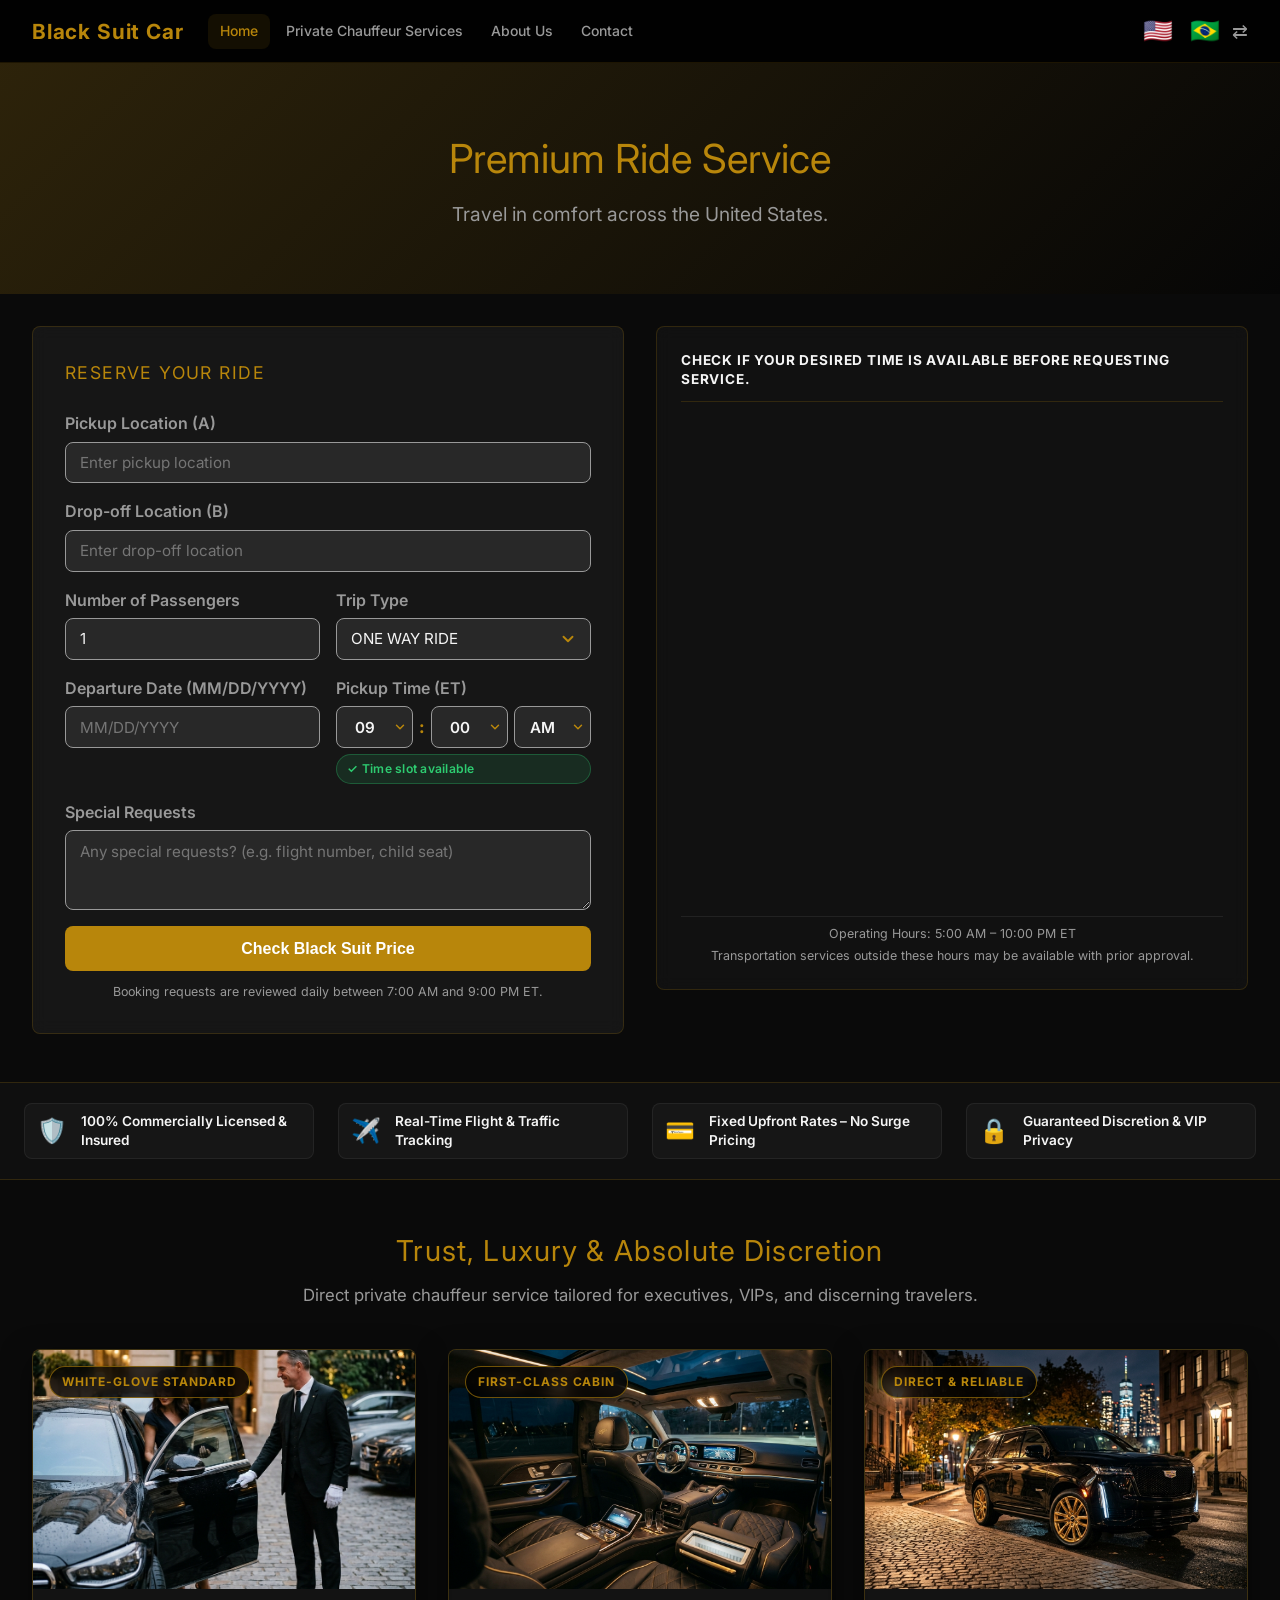
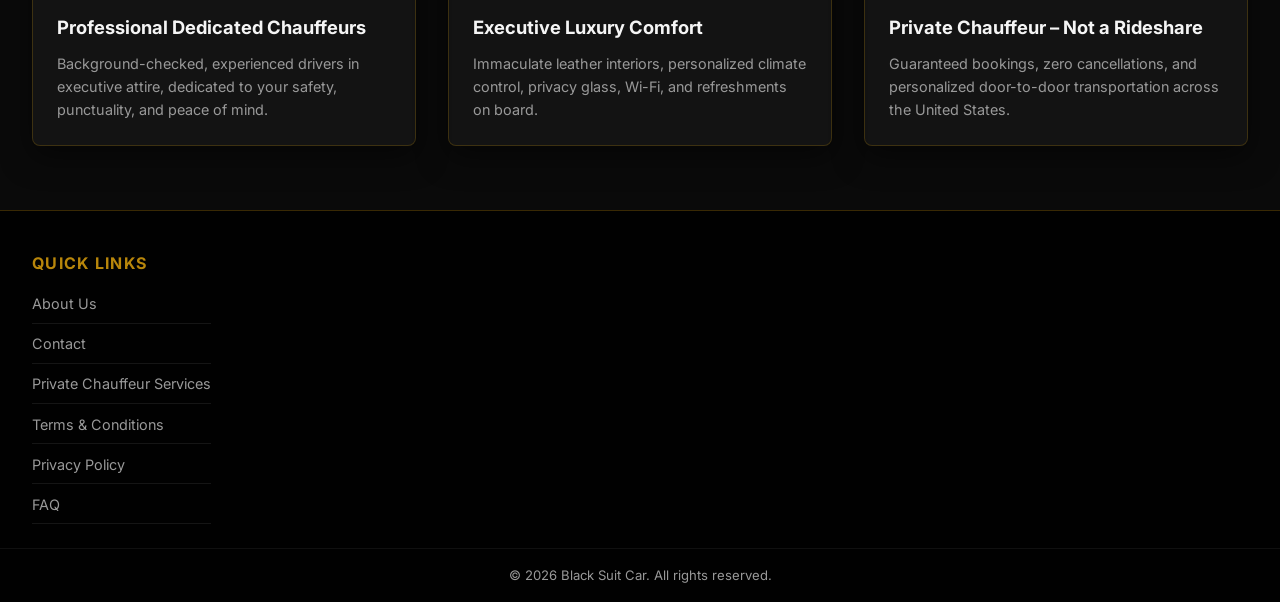
==== index.html @ 76ac9e83 "Add time selectors, real-time availability check, busy-slot detection and modal alert when selecting" ====
<!DOCTYPE html>
<html lang="en">
<head>
  <meta charset="UTF-8" />
  <meta http-equiv="X-UA-Compatible" content="IE=edge" />
  <meta name="viewport" content="width=device-width, initial-scale=1.0, viewport-fit=cover" />
  <title>Black Suit Car - Reserve Your Ride</title>
  <meta name="description" content="Reserve a premium car ride in the US or Brazil. bilingual landing page with calendar and map integration." />
  <link rel="stylesheet" href="reset.css" />
  <link rel="stylesheet" href="style.css" />
  <link href="https://fonts.googleapis.com/css2?family=Inter:wght@400;600;700&display=swap" rel="stylesheet" />
</head>
<body>
  <header class="site-header">
    <a href="index.html" class="logo">Black Suit Car</a>

    <!-- Hamburger toggle (mobile) -->
    <button class="nav-toggle" id="navToggle" aria-label="Toggle menu" aria-expanded="false" aria-controls="mainNav">
      <span class="burger-line"></span>
      <span class="burger-line"></span>
      <span class="burger-line"></span>
    </button>

    <nav class="main-nav" id="mainNav" aria-label="Main navigation">
      <a href="index.html"    data-i18n="navHome" class="active">Home</a>
      <a href="services.html" data-i18n="navServices">Private Chauffeur Services</a>
      <a href="about.html"    data-i18n="navAbout">About Us</a>
      <a href="contact.html"  data-i18n="navContact">Contact</a>
    </nav>

    <nav class="lang-switcher" aria-label="Language selector">
      <button class="lang-btn" data-lang="en" aria-label="English">🇺🇸</button>
      <button class="lang-btn" data-lang="pt" aria-label="Português">🇧🇷</button>
      <span class="lang-indicator" aria-hidden="true">⇄</span>
    </nav>
  </header>

  <main class="main-content">
    <section class="hero">
      <h1 data-i18n="heroTitle">Premium Ride Service</h1>
      <p data-i18n="heroSubtitle">Travel in comfort across the US and Brazil.</p>
    </section>

    <div class="content-grid">
      <section class="reservation-form" aria-labelledby="formTitle">
        <h2 id="formTitle" data-i18n="formTitle">Reserve Your Ride</h2>
        <form id="rideForm" novalidate>
          <div class="form-group">
            <label for="pickup" data-i18n="pickupLabel">Pickup Location (A)</label>
            <input type="text" id="pickup" name="pickup" required
              autocomplete="off"
              spellcheck="false"
              data-i18n-placeholder="pickupPlaceholder"
              placeholder="Enter pickup location" />
          </div>
          <div class="form-group">
            <label for="dropoff" data-i18n="dropoffLabel">Drop-off Location (B)</label>
            <input type="text" id="dropoff" name="dropoff" required
              autocomplete="off"
              spellcheck="false"
              data-i18n-placeholder="dropoffPlaceholder"
              placeholder="Enter drop-off location" />
          </div>
          <div class="form-row">
            <div class="form-group form-group--half">
              <label for="passengers" data-i18n="passengersLabel">Number of Passengers</label>
              <input type="number" id="passengers" name="passengers"
                min="1" max="4" value="1" required
                autocomplete="off" />
            </div>
            <div class="form-group form-group--half">
              <label for="tripType" data-i18n="tripTypeLabel">Trip Type</label>
              <select id="tripType" name="tripType" required>
                <option value="ONE_WAY_RIDE" data-i18n="tripOptionOneWayRide">ONE WAY RIDE</option>
                <option value="ONE_WAY_TRIP" data-i18n="tripOptionOneWayTrip">ONE WAY TRIP</option>
                <option value="ROUND_TRIP_WITH_WAIT" data-i18n="tripOptionRoundTripWait">ROUND TRIP WITH DESTINATION WAIT</option>
                <option value="SCHEDULED_RETURN_TRIP" data-i18n="tripOptionScheduledReturn">SCHEDULED RETURN TRIP</option>
              </select>
            </div>
          </div>

          <div class="form-row">
            <div class="form-group form-group--date">
              <label for="date" data-i18n="dateLabel">Departure Date (MM/DD/YYYY)</label>
              <input type="text" id="date" name="date"
                placeholder="MM/DD/YYYY"
                data-i18n-placeholder="datePlaceholder"
                autocomplete="off"
                inputmode="numeric"
                required />
              <span class="field-error" id="dateError" aria-live="polite"></span>
            </div>

            <div class="form-group form-group--time">
              <label data-i18n="timeLabel">Pickup Time (ET)</label>
              <div class="time-selectors">
                <select id="pickupHour" aria-label="Hour">
                  <option value="01">01</option>
                  <option value="02">02</option>
                  <option value="03">03</option>
                  <option value="04">04</option>
                  <option value="05">05</option>
                  <option value="06">06</option>
                  <option value="07">07</option>
                  <option value="08">08</option>
                  <option value="09" selected>09</option>
                  <option value="10">10</option>
                  <option value="11">11</option>
                  <option value="12">12</option>
                </select>
                <span class="time-separator">:</span>
                <select id="pickupMinute" aria-label="Minute">
                  <option value="00" selected>00</option>
                  <option value="15">15</option>
                  <option value="30">30</option>
                  <option value="45">45</option>
                </select>
                <select id="pickupAmPm" aria-label="AM or PM">
                  <option value="AM" selected>AM</option>
                  <option value="PM">PM</option>
                </select>
              </div>
              <div class="time-status-pill" id="timeStatus" aria-live="polite"></div>
              <span class="field-error" id="timeError" aria-live="polite"></span>
            </div>
          </div>

          <div class="form-group">
            <label for="specialRequests" data-i18n="specialRequestsLabel">Observações (Special Requests)</label>
            <textarea id="specialRequests" name="specialRequests" rows="3" placeholder="Any special requests?" data-i18n-placeholder="specialRequestsPlaceholder"></textarea>
          </div>
          <button type="submit" class="cta-button" data-i18n="ctaButton">Check Black Suit Price</button>
          <p class="booking-notice" data-i18n="bookingReviewNotice">Booking requests are reviewed daily between 7:00 AM and 9:00 PM ET.</p>
        </form>
      </section>

      <section class="calendar-section" aria-label="Calendar">
        <p class="calendar-header" data-i18n="calendarHeader">CHECK IF YOUR DESIRED TIME IS AVAILABLE BEFORE REQUESTING SERVICE.</p>
        <iframe
          src="https://calendar.google.com/calendar/u/0/embed?src=info@blacksuitcar.com&ctz=America/New_York&mode=WEEK&showTitle=0&showNav=1&showPrint=0&showCalendars=0&showTz=0"
          style="border:0"
          width="100%"
          height="680"
          scrolling="yes"
          title="Black Suit Car - Weekly Availability"
          loading="lazy"
        ></iframe>
        <div class="calendar-footer">
          <p data-i18n="calendarHours">Operating Hours: <strong>5:00 AM – 10:00 PM ET</strong></p>
          <p data-i18n="calendarNote">Transportation services outside these hours may be available with prior approval.</p>
        </div>
      </section>
    </div>

    <!-- Trust Badges Strip -->
    <section class="trust-strip" aria-label="Trust and Security Badges">
      <div class="trust-strip-inner">
        <div class="trust-badge-item">
          <span class="trust-badge-icon">🛡️</span>
          <span class="trust-badge-text" data-i18n="badgeInsured">100% Commercially Licensed &amp; Insured</span>
        </div>
        <div class="trust-badge-item">
          <span class="trust-badge-icon">✈️</span>
          <span class="trust-badge-text" data-i18n="badgeTracking">Real-Time Flight &amp; Traffic Tracking</span>
        </div>
        <div class="trust-badge-item">
          <span class="trust-badge-icon">💳</span>
          <span class="trust-badge-text" data-i18n="badgeFixed">Fixed Upfront Rates – No Surge Pricing</span>
        </div>
        <div class="trust-badge-item">
          <span class="trust-badge-icon">🔒</span>
          <span class="trust-badge-text" data-i18n="badgePrivacy">Guaranteed Discretion &amp; VIP Privacy</span>
        </div>
      </div>
    </section>

    <!-- Trust & Credibility Visual Showcase -->
    <section class="trust-showcase" aria-labelledby="trustTitle">
      <div class="trust-showcase-header">
        <h2 id="trustTitle" data-i18n="trustPillarsTitle">Trust, Luxury &amp; Absolute Discretion</h2>
        <p data-i18n="trustPillarsSubtitle">Direct private chauffeur service tailored for executives, VIPs, and discerning travelers.</p>
      </div>

      <div class="trust-cards-grid">
        <article class="trust-card">
          <div class="trust-card-media">
            <img src="img-chauffeur.jpg" alt="Professional Chauffeur in Black Suit" loading="lazy" width="600" height="450" />
            <span class="trust-card-tag" data-i18n="trustCard1Badge">White-Glove Standard</span>
          </div>
          <div class="trust-card-body">
            <h3 data-i18n="trustCard1Title">Professional Dedicated Chauffeurs</h3>
            <p data-i18n="trustCard1Text">Background-checked, experienced drivers in executive attire, dedicated to your safety, punctuality, and peace of mind.</p>
          </div>
        </article>

        <article class="trust-card">
          <div class="trust-card-media">
            <img src="img-interior.jpg" alt="Luxury SUV First Class Interior" loading="lazy" width="600" height="450" />
            <span class="trust-card-tag" data-i18n="trustCard2Badge">First-Class Cabin</span>
          </div>
          <div class="trust-card-body">
            <h3 data-i18n="trustCard2Title">Executive Luxury Comfort</h3>
            <p data-i18n="trustCard2Text">Immaculate leather interiors, personalized climate control, privacy glass, Wi-Fi, and refreshments on board.</p>
          </div>
        </article>

        <article class="trust-card">
          <div class="trust-card-media">
            <img src="img-hero.jpg" alt="Black Luxury SUV Fleet at Night" loading="lazy" width="600" height="450" />
            <span class="trust-card-tag" data-i18n="trustCard3Badge">Direct &amp; Reliable</span>
          </div>
          <div class="trust-card-body">
            <h3 data-i18n="trustCard3Title">Private Chauffeur – Not a Rideshare</h3>
            <p data-i18n="trustCard3Text">Guaranteed bookings, zero cancellations, and personalized door-to-door transportation across the United States.</p>
          </div>
        </article>
      </div>
    </section>
  </main>

  <footer class="site-footer">
    <div class="footer-inner">

      <!-- Quick Links -->
      <div class="footer-col">
        <h3 class="footer-heading" data-i18n="footerQuickLinksTitle">Quick Links</h3>
        <ul class="footer-links">
          <li><a href="about.html"       data-i18n="footerAbout">About Us</a></li>
          <li><a href="contact.html"     data-i18n="footerContact">Contact</a></li>
          <li><a href="services.html"    data-i18n="footerServices">Private Chauffeur Services</a></li>
          <li><a href="about.html#terms" data-i18n="footerTerms">Terms &amp; Conditions</a></li>
          <li><a href="about.html#privacy" data-i18n="footerPrivacy">Privacy Policy</a></li>
          <li><a href="about.html#faq"   data-i18n="footerFaq">FAQ</a></li>
        </ul>
      </div>

    </div>

    <div class="footer-bottom">
      <p>&copy; <span id="year"></span> Black Suit Car. <span data-i18n="footerRights">All rights reserved.</span></p>
    </div>
  </footer>

  <!-- Busy Time Slot Alert Modal -->
  <div class="modal-overlay" id="busyModal" role="dialog" aria-modal="true" aria-hidden="true">
    <div class="modal-card">
      <div class="modal-icon">⚠️</div>
      <h3 class="modal-title" id="busyModalTitle" data-i18n="timeOccupiedAlertTitle">Selected Time is Occupied</h3>
      <p class="modal-message" id="busyModalMessage" data-i18n="timeOccupiedAlertMessage">The requested pickup time is currently marked as OCCUPIED on the weekly calendar. Please check the calendar on the right and select an open time slot.</p>
      <div class="modal-actions">
        <button type="button" class="cta-button modal-btn" id="busyModalClose">Choose Another Time</button>
      </div>
    </div>
  </div>

  <!-- Custom JS for i18n, date mask, and Google Maps Autocomplete -->
  <script src="script.js" defer></script>
</body>
</html>
---- style.css ----
/* style.css – Premium landing page (HTML/CSS/JS puro) */

/* Import Inter font – already loaded in head */
@import url('https://fonts.googleapis.com/css2?family=Inter:wght@400;600;700&display=swap');

/* Design tokens */
:root {
  --color-bg: #0a0a0a;                 /* dark background */
  --color-primary: #b8860b;            /* gold accent */
  --color-primary-hover: #cda044;     /* lighter gold on hover */
  --color-text: #f5f5f5;               /* light text */
  --color-muted: #999999;              /* muted text */
  --font-family: 'Inter', sans-serif;
  --radius: 0.5rem;
  --transition: 0.3s ease;
}

* {
  box-sizing: border-box;
}

body {
  margin: 0;
  background-color: var(--color-bg);
  color: var(--color-text);
  font-family: var(--font-family);
  line-height: 1.6;
}

/* Header */
.site-header {
  display: flex;
  align-items: center;
  gap: 1.5rem;
  padding: 0.85rem 2rem;
  padding-top: max(0.85rem, env(safe-area-inset-top));
  padding-left: max(2rem, env(safe-area-inset-left));
  padding-right: max(2rem, env(safe-area-inset-right));
  background: rgba(0, 0, 0, 0.85);
  backdrop-filter: blur(10px);
  position: sticky;
  top: 0;
  z-index: 100;
  border-bottom: 1px solid rgba(184,134,11,0.15);
  flex-wrap: wrap;
  /* Required so the dropdown positions relative to the header */
  position: relative;
}

.logo {
  font-size: 1.3rem;
  font-weight: 700;
  color: var(--color-primary);
  text-decoration: none;
  letter-spacing: 0.04em;
  white-space: nowrap;
  flex-shrink: 0;
}

/* Main navigation */
.main-nav {
  display: flex;
  align-items: center;
  gap: 0.25rem;
  flex: 1;
  flex-wrap: wrap;
}

.main-nav a {
  color: var(--color-muted);
  text-decoration: none;
  font-size: 0.875rem;
  font-weight: 500;
  padding: 0.4rem 0.75rem;
  border-radius: var(--radius);
  transition: color var(--transition), background var(--transition);
  white-space: nowrap;
}

.main-nav a:hover,
.main-nav a.active {
  color: var(--color-primary);
  background: rgba(184,134,11,0.1);
}

.lang-switcher {
  display: flex;
  align-items: center;
  gap: 0.35rem;
  margin-left: auto;
  flex-shrink: 0;
}

/* ── Hamburger button ── */
.nav-toggle {
  display: none;           /* hidden on desktop */
  flex-direction: column;
  justify-content: center;
  align-items: center;
  gap: 5px;
  width: 44px;
  height: 44px;
  background: transparent;
  border: none;
  cursor: pointer;
  padding: 6px;
  border-radius: var(--radius);
  transition: background var(--transition);
  order: -1;               /* appear before logo on mobile */
  flex-shrink: 0;
}
.nav-toggle:hover { background: rgba(184,134,11,0.1); }

.burger-line {
  display: block;
  width: 22px;
  height: 2px;
  background: var(--color-text);
  border-radius: 2px;
  transition: transform 0.3s ease, opacity 0.3s ease, width 0.3s ease;
  transform-origin: center;
}

/* Animate to X when active */
.nav-toggle.is-active .burger-line:nth-child(1) {
  transform: translateY(7px) rotate(45deg);
}
.nav-toggle.is-active .burger-line:nth-child(2) {
  opacity: 0;
  width: 0;
}
.nav-toggle.is-active .burger-line:nth-child(3) {
  transform: translateY(-7px) rotate(-45deg);
}

.lang-btn {
  background: transparent;
  border: none;
  font-size: 1.5rem;
  cursor: pointer;
  transition: transform var(--transition);
}

.lang-btn:hover {
  transform: scale(1.2);
}

.lang-indicator {
  font-size: 1.2rem;
  color: var(--color-muted);
  user-select: none;
}

/* Hero */
.hero {
  text-align: center;
  padding: 4rem 2rem;
  background: linear-gradient(135deg, rgba(184,134,11,0.2), rgba(0,0,0,0.4));
}

.hero h1 {
  font-size: 2.5rem;
  margin-bottom: 0.5rem;
  color: var(--color-primary);
}

.hero p {
  font-size: 1.2rem;
  color: var(--color-muted);
}

/* Two-column layout: form + calendar side by side */
.content-grid {
  display: grid;
  grid-template-columns: 1fr 1fr;
  gap: 2rem;
  max-width: 1400px;
  margin: 2rem auto;
  padding: 0 2rem;
  align-items: start;
}

/* Form panel */
.reservation-form {
  background: rgba(255,255,255,0.05);
  padding: 2rem;
  border-radius: var(--radius);
  backdrop-filter: blur(8px);
  border: 1px solid rgba(184,134,11,0.2);
}

.reservation-form h2 {
  color: var(--color-primary);
  margin-bottom: 1.5rem;
  font-size: 1.1rem;
  text-transform: uppercase;
  letter-spacing: 0.08em;
}

.form-group {
  margin-bottom: 1rem;
  display: flex;
  flex-direction: column;
}

.form-group label {
  margin-bottom: 0.3rem;
  font-weight: 600;
  color: var(--color-muted);
}

.form-group input,
.form-group select,
.form-group textarea {
  padding: 0.65rem 0.85rem;
  border: 1px solid var(--color-muted);
  border-radius: var(--radius);
  background: rgba(255,255,255,0.08);
  color: var(--color-text);
  font-family: var(--font-family);
  font-size: 0.95rem;
  transition: border-color var(--transition), background var(--transition);
}

/* Custom styled dropdown select */
.form-group select {
  cursor: pointer;
  appearance: none;
  -webkit-appearance: none;
  -moz-appearance: none;
  background-image: url("data:image/svg+xml,%3Csvg xmlns='http://www.w3.org/2000/svg' width='18' height='18' viewBox='0 0 24 24' fill='none' stroke='%23b8860b' stroke-width='2.5' stroke-linecap='round' stroke-linejoin='round'%3E%3Cpolyline points='6 9 12 15 18 9'%3E%3C/polyline%3E%3C/svg%3E");
  background-repeat: no-repeat;
  background-position: right 0.85rem center;
  background-size: 1.1rem;
  padding-right: 2.5rem;
}

/* Fix dropdown options visibility across OS & browsers */
.form-group select option {
  background-color: #141414 !important;
  color: #f5f5f5 !important;
  padding: 0.75rem 1rem;
  font-size: 0.95rem;
}

.form-group select option:hover,
.form-group select option:checked {
  background-color: #262626 !important;
  color: var(--color-primary) !important;
}

.form-group input:focus,
.form-group select:focus,
.form-group textarea:focus {
  outline: none;
  border-color: var(--color-primary);
  background: rgba(255,255,255,0.14);
}

/* Form Validation & Error Styles */
.field-error {
  color: #ff6b6b;
  font-size: 0.8rem;
  margin-top: 0.35rem;
  display: none;
  font-weight: 500;
  line-height: 1.35;
}
.field-error.is-visible {
  display: block;
  animation: fadeIn 0.25s ease-in-out;
}
.form-group input.input-error {
  border-color: #ff6b6b !important;
  background: rgba(255, 107, 107, 0.08) !important;
}

@keyframes fadeIn {
  from { opacity: 0; transform: translateY(-3px); }
  to { opacity: 1; transform: translateY(0); }
}

/* Multi-column form row */
.form-row {
  display: grid;
  grid-template-columns: 1fr 1fr;
  gap: 1rem;
  align-items: start;
}

.form-group--half {
  min-width: 0;
}

.form-group--date {
  min-width: 0;
}

.form-group--time {
  min-width: 0;
}

/* Time selector inputs */
.time-selectors {
  display: flex;
  align-items: center;
  gap: 0.35rem;
}

.time-selectors select {
  flex: 1;
  min-width: 0;
  text-align: center;
  padding: 0.65rem 0.4rem;
  padding-right: 1.6rem;
  background-position: right 0.35rem center;
  background-size: 0.85rem;
  font-weight: 600;
}

.time-selectors.has-error select {
  border-color: #ff6b6b !important;
  background-color: rgba(255, 107, 107, 0.08) !important;
}

.time-separator {
  color: var(--color-primary);
  font-weight: 700;
  font-size: 1.1rem;
  user-select: none;
}

/* Live Time Availability Pill */
.time-status-pill {
  display: inline-flex;
  align-items: center;
  gap: 0.35rem;
  font-size: 0.76rem;
  font-weight: 600;
  margin-top: 0.4rem;
  padding: 0.25rem 0.65rem;
  border-radius: 2rem;
  letter-spacing: 0.02em;
  transition: all 0.25s ease;
}

.time-status-pill.is-available {
  background: rgba(46, 204, 113, 0.12);
  color: #2ecc71;
  border: 1px solid rgba(46, 204, 113, 0.3);
}

.time-status-pill.is-occupied {
  background: rgba(231, 76, 60, 0.15);
  color: #ff6b6b;
  border: 1px solid rgba(231, 76, 60, 0.4);
  animation: pulse 1.8s infinite;
}

.time-status-pill.is-outside {
  background: rgba(243, 156, 18, 0.12);
  color: #f39c12;
  border: 1px solid rgba(243, 156, 18, 0.3);
}

@keyframes pulse {
  0%, 100% { opacity: 1; }
  50% { opacity: 0.75; }
}

.booking-notice {
  font-size: 0.78rem;
  color: var(--color-muted);
  text-align: center;
  margin-top: 0.75rem;
  line-height: 1.4;
}

.cta-button {
  display: block;
  width: 100%;
  padding: 0.85rem;
  background: var(--color-primary);
  color: #fff;
  border: none;
  border-radius: var(--radius);
  font-size: 1rem;
  font-weight: 600;
  cursor: pointer;
  transition: background var(--transition), transform var(--transition);
  margin-top: 1rem;
}

.cta-button:hover {
  background: var(--color-primary-hover);
  transform: translateY(-2px);
}

/* Modal Overlay & Card for Occupied Time */
.modal-overlay {
  position: fixed;
  inset: 0;
  background: rgba(0, 0, 0, 0.85);
  backdrop-filter: blur(10px);
  display: flex;
  justify-content: center;
  align-items: center;
  z-index: 1000;
  padding: 1.5rem;
  opacity: 0;
  visibility: hidden;
  transition: opacity 0.3s ease, visibility 0.3s ease;
}

.modal-overlay.is-active {
  opacity: 1;
  visibility: visible;
}

body.modal-open {
  overflow: hidden;
}

.modal-card {
  background: #141414;
  border: 1px solid rgba(184, 134, 11, 0.4);
  box-shadow: 0 20px 50px rgba(0,0,0,0.8), 0 0 30px rgba(184,134,11,0.2);
  border-radius: 1rem;
  max-width: 480px;
  width: 100%;
  padding: 2.25rem 2rem;
  text-align: center;
  transform: scale(0.92);
  transition: transform 0.3s ease;
}

.modal-overlay.is-active .modal-card {
  transform: scale(1);
}

.modal-icon {
  font-size: 3rem;
  margin-bottom: 1rem;
}

.modal-title {
  font-size: 1.35rem;
  color: var(--color-primary);
  margin-bottom: 0.75rem;
  letter-spacing: 0.03em;
}

.modal-message {
  font-size: 0.95rem;
  color: var(--color-text);
  line-height: 1.6;
  margin-bottom: 1.75rem;
}

.modal-btn {
  margin-top: 0;
  padding: 0.85rem 1.5rem;
  font-size: 0.95rem;
}

/* Calendar panel */
.calendar-section {
  display: flex;
  flex-direction: column;
  gap: 0.8rem;
  background: rgba(255,255,255,0.03);
  padding: 1.5rem;
  border-radius: var(--radius);
  border: 1px solid rgba(184,134,11,0.2);
  backdrop-filter: blur(8px);
}

/* Calendar instruction header */
.calendar-header {
  font-size: 0.85rem;
  font-weight: 700;
  text-transform: uppercase;
  letter-spacing: 0.06em;
  color: var(--color-text);
  line-height: 1.4;
  margin: 0 0 0.5rem;
  padding-bottom: 0.75rem;
  border-bottom: 1px solid rgba(184,134,11,0.2);
}

.calendar-section iframe {
  width: 100%;
  border-radius: var(--radius);
  flex: 1;
  min-height: 480px;
}

/* Calendar footer with operating hours */
.calendar-footer {
  padding-top: 0.5rem;
  border-top: 1px solid rgba(255,255,255,0.07);
  display: flex;
  flex-direction: column;
  gap: 0.2rem;
}
.calendar-footer p {
  margin: 0;
  font-size: 0.78rem;
  color: var(--color-muted);
  line-height: 1.5;
  text-align: center;
}
.calendar-footer strong {
  color: var(--color-primary);
}

/* =====================================================
   TRUST & CREDIBILITY STRIP
   ===================================================== */
.trust-strip {
  background: rgba(255,255,255,0.02);
  border-top: 1px solid rgba(184,134,11,0.2);
  border-bottom: 1px solid rgba(184,134,11,0.2);
  margin: 3rem 0 2rem;
  padding: 1.25rem 1.5rem;
}

.trust-strip-inner {
  max-width: 1400px;
  margin: 0 auto;
  display: grid;
  grid-template-columns: repeat(auto-fit, minmax(240px, 1fr));
  gap: 1.5rem;
  align-items: center;
}

.trust-badge-item {
  display: flex;
  align-items: center;
  gap: 0.85rem;
  padding: 0.5rem 0.75rem;
  background: rgba(255,255,255,0.03);
  border-radius: var(--radius);
  border: 1px solid rgba(255,255,255,0.06);
  transition: border-color var(--transition), background var(--transition);
}
.trust-badge-item:hover {
  border-color: rgba(184,134,11,0.4);
  background: rgba(184,134,11,0.05);
}

.trust-badge-icon {
  font-size: 1.5rem;
  flex-shrink: 0;
}

.trust-badge-text {
  font-size: 0.85rem;
  font-weight: 600;
  color: var(--color-text);
  line-height: 1.35;
}

/* =====================================================
   TRUST & CREDIBILITY VISUAL SHOWCASE
   ===================================================== */
.trust-showcase {
  max-width: 1400px;
  margin: 3rem auto 4rem;
  padding: 0 2rem;
}

.trust-showcase-header {
  text-align: center;
  margin-bottom: 2.5rem;
}

.trust-showcase-header h2 {
  font-size: 1.8rem;
  color: var(--color-primary);
  margin-bottom: 0.5rem;
  letter-spacing: 0.04em;
}

.trust-showcase-header p {
  font-size: 1.05rem;
  color: var(--color-muted);
  max-width: 700px;
  margin: 0 auto;
}

.trust-cards-grid {
  display: grid;
  grid-template-columns: repeat(auto-fit, minmax(320px, 1fr));
  gap: 2rem;
}

.trust-card {
  background: rgba(255,255,255,0.04);
  border: 1px solid rgba(184,134,11,0.25);
  border-radius: var(--radius);
  overflow: hidden;
  display: flex;
  flex-direction: column;
  transition: transform var(--transition), border-color var(--transition), box-shadow var(--transition);
  box-shadow: 0 10px 30px rgba(0,0,0,0.5);
}

.trust-card:hover {
  transform: translateY(-6px);
  border-color: var(--color-primary);
  box-shadow: 0 16px 36px rgba(184,134,11,0.2);
}

.trust-card-media {
  position: relative;
  width: 100%;
  aspect-ratio: 16 / 10;
  overflow: hidden;
  background: #000;
}

.trust-card-media img {
  width: 100%;
  height: 100%;
  object-fit: cover;
  display: block;
  transition: transform 0.6s ease;
}

.trust-card:hover .trust-card-media img {
  transform: scale(1.05);
}

.trust-card-tag {
  position: absolute;
  top: 1rem;
  left: 1rem;
  background: rgba(0, 0, 0, 0.75);
  backdrop-filter: blur(8px);
  color: var(--color-primary);
  border: 1px solid rgba(184,134,11,0.6);
  padding: 0.35rem 0.75rem;
  border-radius: 2rem;
  font-size: 0.75rem;
  font-weight: 700;
  text-transform: uppercase;
  letter-spacing: 0.08em;
}

.trust-card-body {
  padding: 1.5rem;
  display: flex;
  flex-direction: column;
  gap: 0.6rem;
  flex: 1;
}

.trust-card-body h3 {
  font-size: 1.15rem;
  font-weight: 700;
  color: var(--color-text);
  margin: 0;
}

.trust-card-body p {
  font-size: 0.9rem;
  color: var(--color-muted);
  line-height: 1.6;
  margin: 0;
}

/* Footer */
.site-footer {
  background: rgba(0, 0, 0, 0.85);
  border-top: 1px solid rgba(184,134,11,0.3);
  margin-top: 3rem;
  padding: 0;
}

.footer-inner {
  max-width: 1400px;
  margin: 0 auto;
  padding: 2.5rem 2rem 1.5rem;
  display: flex;
  flex-wrap: wrap;
  gap: 2.5rem;
}

.footer-col {
  min-width: 160px;
}

.footer-heading {
  font-size: 1rem;
  font-weight: 700;
  color: var(--color-primary);
  text-transform: uppercase;
  letter-spacing: 0.08em;
  margin: 0 0 1rem;
}

.footer-links {
  list-style: none;
  margin: 0;
  padding: 0;
  display: flex;
  flex-direction: column;
  gap: 0.55rem;
}

.footer-links a {
  color: var(--color-muted);
  text-decoration: none;
  font-size: 0.9rem;
  border-bottom: 1px solid rgba(255,255,255,0.08);
  padding-bottom: 0.45rem;
  display: block;
  transition: color var(--transition), border-color var(--transition);
}

.footer-links a:hover {
  color: var(--color-primary);
  border-color: rgba(184,134,11,0.4);
}

.footer-bottom {
  border-top: 1px solid rgba(255,255,255,0.06);
  text-align: center;
  padding: 1rem 2rem;
  color: var(--color-muted);
  font-size: 0.82rem;
}

/* =====================================================
   INNER PAGES – About, Services, Contact
   ===================================================== */
.page-content {
  max-width: 1200px;
  margin: 0 auto;
  padding: 2rem;
}

.page-hero {
  text-align: center;
  padding: 4rem 1rem 2rem;
  border-bottom: 1px solid rgba(184,134,11,0.15);
  margin-bottom: 2.5rem;
}
.page-hero h1 {
  font-size: 2.2rem;
  color: var(--color-primary);
  margin-bottom: 0.5rem;
}
.page-hero p {
  font-size: 1.1rem;
  color: var(--color-muted);
}

.page-section {
  margin-bottom: 3rem;
}
.page-section h2 {
  font-size: 1.3rem;
  color: var(--color-primary);
  margin-bottom: 1rem;
  text-transform: uppercase;
  letter-spacing: 0.06em;
}
.page-section p {
  color: var(--color-muted);
  line-height: 1.75;
  max-width: 720px;
}

/* Feature cards grid */
.page-section--grid {
  display: grid;
  grid-template-columns: repeat(auto-fit, minmax(220px, 1fr));
  gap: 1.5rem;
}

.feature-card {
  background: rgba(255,255,255,0.04);
  border: 1px solid rgba(184,134,11,0.2);
  border-radius: var(--radius);
  padding: 1.5rem;
  display: flex;
  flex-direction: column;
  gap: 0.6rem;
  transition: border-color var(--transition), background var(--transition);
}
.feature-card:hover {
  background: rgba(184,134,11,0.07);
  border-color: rgba(184,134,11,0.5);
}
.feature-icon { font-size: 2rem; }
.feature-card h3 {
  font-size: 1rem;
  color: var(--color-text);
  font-weight: 600;
}
.feature-card p { font-size: 0.9rem; color: var(--color-muted); }

/* Contact grid */
.contact-grid {
  display: grid;
  grid-template-columns: 1fr 1.5fr;
  gap: 3rem;
  align-items: start;
}
.contact-details {
  list-style: none;
  padding: 0;
  margin: 1rem 0 0;
  display: flex;
  flex-direction: column;
  gap: 0.75rem;
}
.contact-details li { font-size: 0.95rem; color: var(--color-muted); }
.contact-details a { color: var(--color-primary); text-decoration: none; }
.contact-details a:hover { text-decoration: underline; }
.contact-form-wrap h2 {
  font-size: 1.1rem;
  color: var(--color-primary);
  text-transform: uppercase;
  letter-spacing: 0.06em;
  margin-bottom: 1rem;
}

/* =====================================================
   PAGE SPLIT (Image + Text Story Layout)
   ===================================================== */
.page-split {
  display: grid;
  grid-template-columns: 1fr 1fr;
  gap: 3rem;
  align-items: center;
  margin-bottom: 3.5rem;
  background: rgba(255,255,255,0.02);
  border: 1px solid rgba(184,134,11,0.2);
  border-radius: var(--radius);
  padding: 2.5rem;
  overflow: hidden;
  box-shadow: 0 10px 30px rgba(0,0,0,0.4);
}

.page-split--reverse .page-split-text {
  order: 2;
}
.page-split--reverse .page-split-img {
  order: 1;
}

.page-split-img {
  width: 100%;
  aspect-ratio: 4 / 3;
  overflow: hidden;
  border-radius: var(--radius);
  border: 1px solid rgba(184,134,11,0.3);
  box-shadow: 0 10px 25px rgba(0,0,0,0.6);
  background: #000;
}

.page-split-img img {
  width: 100%;
  height: 100%;
  object-fit: cover;
  display: block;
  transition: transform 0.5s ease;
}

.page-split:hover .page-split-img img {
  transform: scale(1.03);
}

.page-split-text h2 {
  font-size: 1.5rem;
  color: var(--color-primary);
  margin-bottom: 1rem;
  letter-spacing: 0.04em;
}

.page-split-text p {
  color: var(--color-muted);
  line-height: 1.8;
  font-size: 1rem;
  max-width: none;
}

/* =====================================================
   RESPONSIVE – mobile-first
   Targets: iPhone 15 Pro (393px), iPhone 15 Pro Max (430px),
            Google Pixel 8 Pro (412px)
   ===================================================== */

/* ── Tablets and below (≤ 1024px) ── */
@media (max-width: 1024px) {
  .content-grid {
    grid-template-columns: 1fr;
    padding: 0 1.5rem;
    gap: 1.5rem;
  }
  .hero h1 { font-size: 2.2rem; }

  .page-split {
    grid-template-columns: 1fr;
    gap: 2rem;
    padding: 1.75rem;
  }
  .page-split--reverse .page-split-text { order: 1; }
  .page-split--reverse .page-split-img  { order: 2; }

  .trust-strip-inner {
    grid-template-columns: repeat(2, 1fr);
  }

  .trust-cards-grid {
    grid-template-columns: repeat(auto-fit, minmax(280px, 1fr));
    gap: 1.5rem;
  }

  /* Show hamburger, hide nav links inline */
  .nav-toggle {
    display: flex;
  }

  .main-nav {
    /* Slide-down dropdown */
    position: absolute;
    top: 100%;
    left: 0;
    right: 0;
    background: rgba(0, 0, 0, 0.97);
    backdrop-filter: blur(16px);
    border-bottom: 2px solid rgba(184,134,11,0.4);
    flex-direction: column;
    align-items: stretch;
    padding: 0;
    max-height: 0;
    overflow: hidden;
    transition: max-height 0.35s ease, padding 0.35s ease;
    z-index: 200;
    /* Keep flex but hidden by default */
    flex: unset;
  }

  /* Open state */
  .main-nav.nav-open {
    max-height: 400px;
    padding: 0.5rem 0 1rem;
  }

  .main-nav a {
    padding: 0.9rem 1.5rem;
    border-radius: 0;
    border-bottom: 1px solid rgba(255,255,255,0.05);
    font-size: 1rem;
    font-weight: 500;
  }
  .main-nav a:last-child {
    border-bottom: none;
  }
  .main-nav a:hover,
  .main-nav a.active {
    background: rgba(184,134,11,0.12);
    padding-left: 2rem;
  }

  /* Prevent body scroll when menu open */
  body.menu-open {
    overflow: hidden;
  }
}

/* ── Phones (≤ 480px) – flagship iPhones & Pixels ── */
@media (max-width: 480px) {

  /* Prevent horizontal scroll */
  html, body {
    overflow-x: hidden;
  }

  /* Header: tighter, logo smaller */
  .site-header {
    padding: 0.75rem 1rem;
  }
  .logo {
    font-size: 1.1rem;
    letter-spacing: 0.02em;
  }
  .lang-btn {
    font-size: 1.3rem;
    /* 48px touch target per Apple/Google HIG */
    min-width: 44px;
    min-height: 44px;
    display: flex;
    align-items: center;
    justify-content: center;
  }
  .lang-indicator {
    font-size: 1rem;
  }

  /* Hero: compact with less whitespace */
  .hero {
    padding: 2.5rem 1rem 2rem;
  }
  .hero h1 {
    font-size: 1.65rem;
    line-height: 1.25;
    margin-bottom: 0.6rem;
  }
  .hero p {
    font-size: 0.95rem;
    line-height: 1.5;
    color: var(--color-muted);
  }

  /* Grid: single column, edge-to-edge padding */
  .content-grid {
    grid-template-columns: 1fr;
    padding: 0 0.75rem;
    gap: 1.25rem;
    margin: 1.25rem auto;
  }

  /* Form panel: reduced padding */
  .reservation-form {
    padding: 1.25rem 1rem;
    border-radius: 0.75rem;
  }
  .reservation-form h2 {
    font-size: 0.9rem;
    margin-bottom: 1rem;
  }

  /* Form row and groups: larger touch targets */
  .form-row {
    grid-template-columns: 1fr;
    gap: 0.85rem;
  }
  .form-group {
    margin-bottom: 0.85rem;
  }
  .form-group label {
    font-size: 0.78rem;
    text-transform: uppercase;
    letter-spacing: 0.06em;
    margin-bottom: 0.4rem;
  }
  .form-group input,
  .form-group select,
  .form-group textarea {
    padding: 0.75rem 0.85rem;   /* 48px effective height on mobile */
    font-size: 1rem;             /* prevent iOS zoom on focus */
    border-radius: 0.5rem;
    -webkit-appearance: none;    /* clean look on iOS */
    appearance: none;
  }
  .form-group select {
    padding-right: 2.5rem;
  }
  .time-selectors select {
    padding: 0.75rem 0.35rem;
    padding-right: 1.5rem;
    font-size: 0.95rem;
  }
  .form-group textarea {
    min-height: 80px;
    resize: vertical;
  }

  /* CTA button: big tap target */
  .cta-button {
    padding: 1rem;
    font-size: 1rem;
    border-radius: 0.75rem;
    margin-top: 1.25rem;
    /* Subtle gold glow for mobile premium feel */
    box-shadow: 0 0 18px rgba(184,134,11,0.35);
    letter-spacing: 0.03em;
  }

  /* Calendar: tall enough to show time slots on flagship phones */
  .calendar-section {
    padding: 1rem 0.75rem;
    border-radius: 0.75rem;
    gap: 0.6rem;
  }
  .calendar-header {
    font-size: 0.75rem;
    padding-bottom: 0.6rem;
  }
  .calendar-section iframe {
    height: 500px;              /* shows ~5 hours of time slots */
    min-height: 500px;
    border-radius: 0.5rem;
  }
  .calendar-footer p {
    font-size: 0.72rem;
  }

  /* Trust strip mobile */
  .trust-strip {
    margin: 2rem 0 1.5rem;
    padding: 1rem 0.75rem;
  }
  .trust-strip-inner {
    grid-template-columns: 1fr;
    gap: 0.6rem;
  }
  .trust-badge-item {
    padding: 0.5rem 0.65rem;
  }

  /* Trust showcase mobile */
  .trust-showcase {
    padding: 0 0.75rem;
    margin: 2.25rem auto;
  }
  .trust-showcase-header h2 {
    font-size: 1.4rem;
    line-height: 1.3;
  }
  .trust-showcase-header p {
    font-size: 0.9rem;
  }
  .trust-cards-grid {
    grid-template-columns: 1fr;
    gap: 1.25rem;
  }
  .trust-card-body {
    padding: 1.25rem 1rem;
  }

  /* Page split mobile */
  .page-split {
    padding: 1rem;
    gap: 1.25rem;
    margin-bottom: 2rem;
  }
  .page-split-text h2 {
    font-size: 1.3rem;
  }
  .page-split-text p {
    font-size: 0.9rem;
  }

  /* Footer */
  .site-footer {
    padding: 1rem 1.5rem;
    font-size: 0.8rem;
  }
}

/* ── Extra narrow fallback (≤ 360px) ── */
@media (max-width: 360px) {
  .hero h1 { font-size: 1.45rem; }
  .logo   { font-size: 1rem; }
  .content-grid { padding: 0 0.5rem; }
}
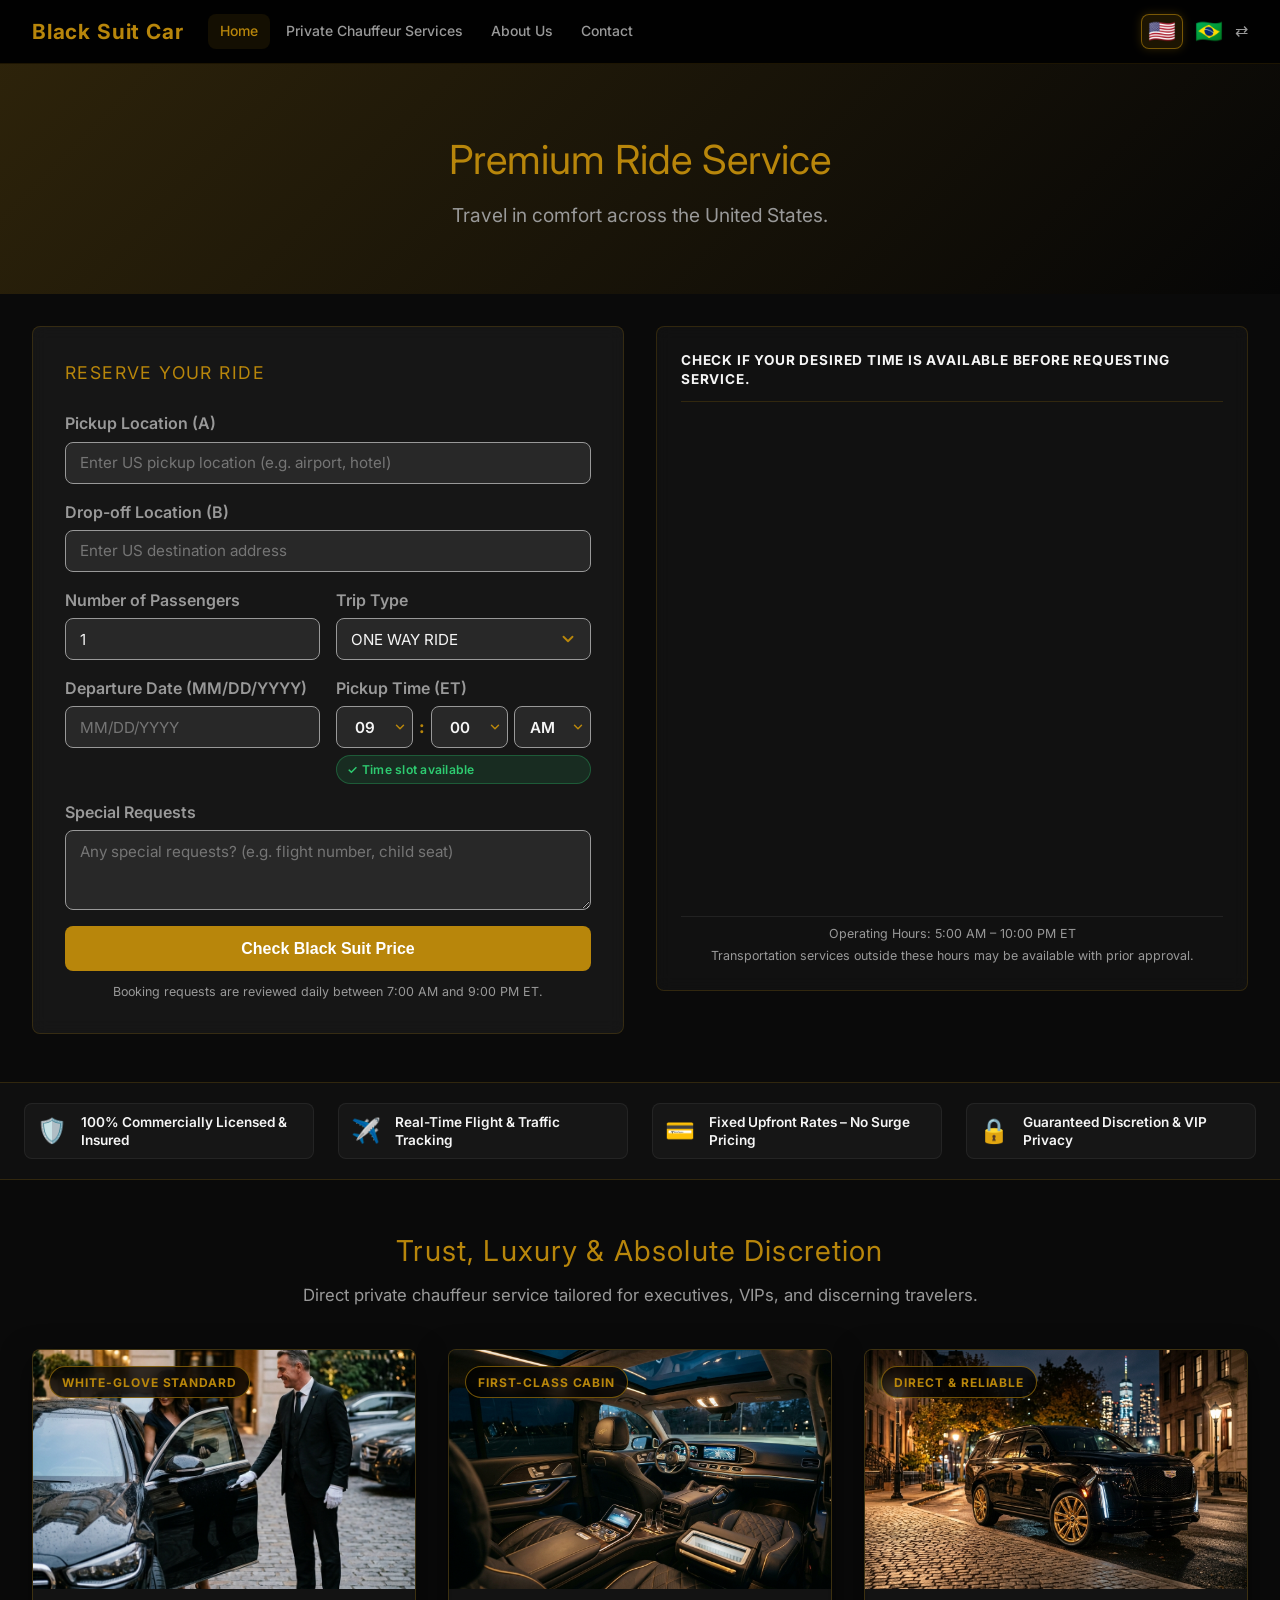
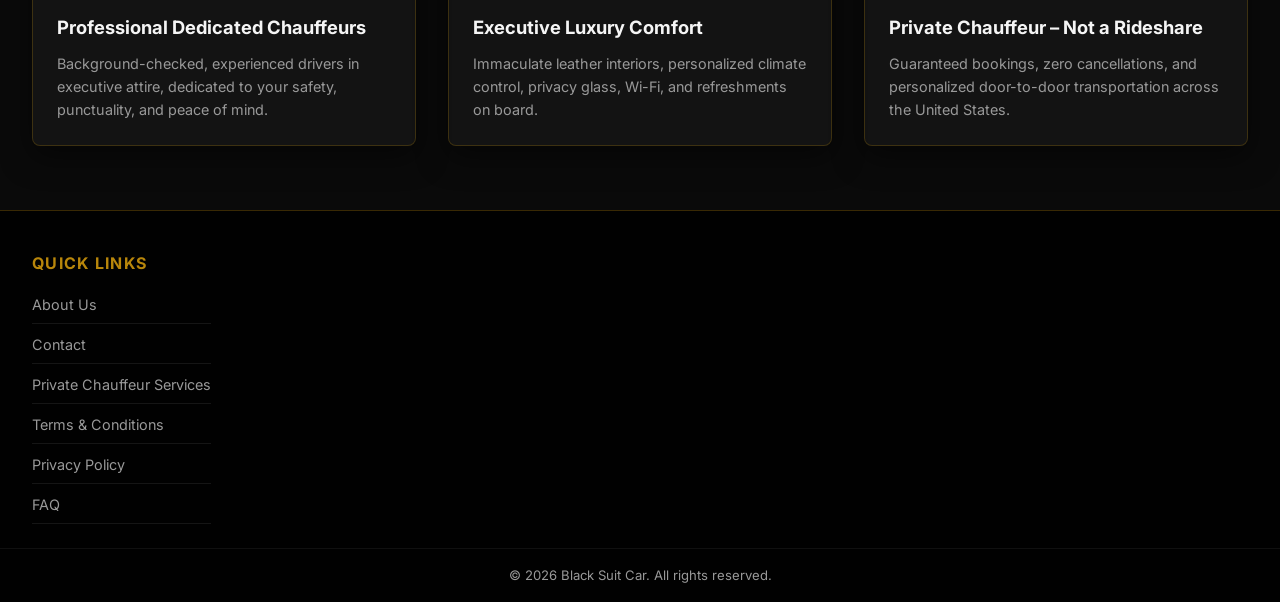
==== commit 33842c1e: "Configure Google Maps Places Autocomplete restricted strictly to US addresses with anti-internationa" ====
--- a/index.html
+++ b/index.html
@@ -1,3 +1,4 @@
+<!--Se for fazer uma coisa faça bem feito, se não nem saia de casa! V1.0 - Gustavo Pereira Zanardi 22/08/2026-->
 <!DOCTYPE html>
 <html lang="en">
 <head>
@@ -52,6 +53,7 @@
               spellcheck="false"
               data-i18n-placeholder="pickupPlaceholder"
               placeholder="Enter pickup location" />
+            <span class="field-error" id="pickupError" aria-live="polite"></span>
           </div>
           <div class="form-group">
             <label for="dropoff" data-i18n="dropoffLabel">Drop-off Location (B)</label>
@@ -60,6 +62,7 @@
               spellcheck="false"
               data-i18n-placeholder="dropoffPlaceholder"
               placeholder="Enter drop-off location" />
+            <span class="field-error" id="dropoffError" aria-live="polite"></span>
           </div>
           <div class="form-row">
             <div class="form-group form-group--half">
--- a/style.css
+++ b/style.css
@@ -135,18 +135,26 @@
 
 .lang-btn {
   background: transparent;
-  border: none;
-  font-size: 1.5rem;
+  border: 1px solid transparent;
+  border-radius: var(--radius);
+  padding: 0.2rem 0.35rem;
+  font-size: 1.4rem;
   cursor: pointer;
-  transition: transform var(--transition);
+  transition: transform var(--transition), border-color var(--transition), background var(--transition);
 }
 
 .lang-btn:hover {
-  transform: scale(1.2);
+  transform: scale(1.15);
+}
+
+.lang-btn.active-lang {
+  border-color: rgba(184, 134, 11, 0.6);
+  background: rgba(184, 134, 11, 0.15);
+  box-shadow: 0 0 10px rgba(184, 134, 11, 0.25);
 }
 
 .lang-indicator {
-  font-size: 1.2rem;
+  font-size: 1rem;
   color: var(--color-muted);
   user-select: none;
 }
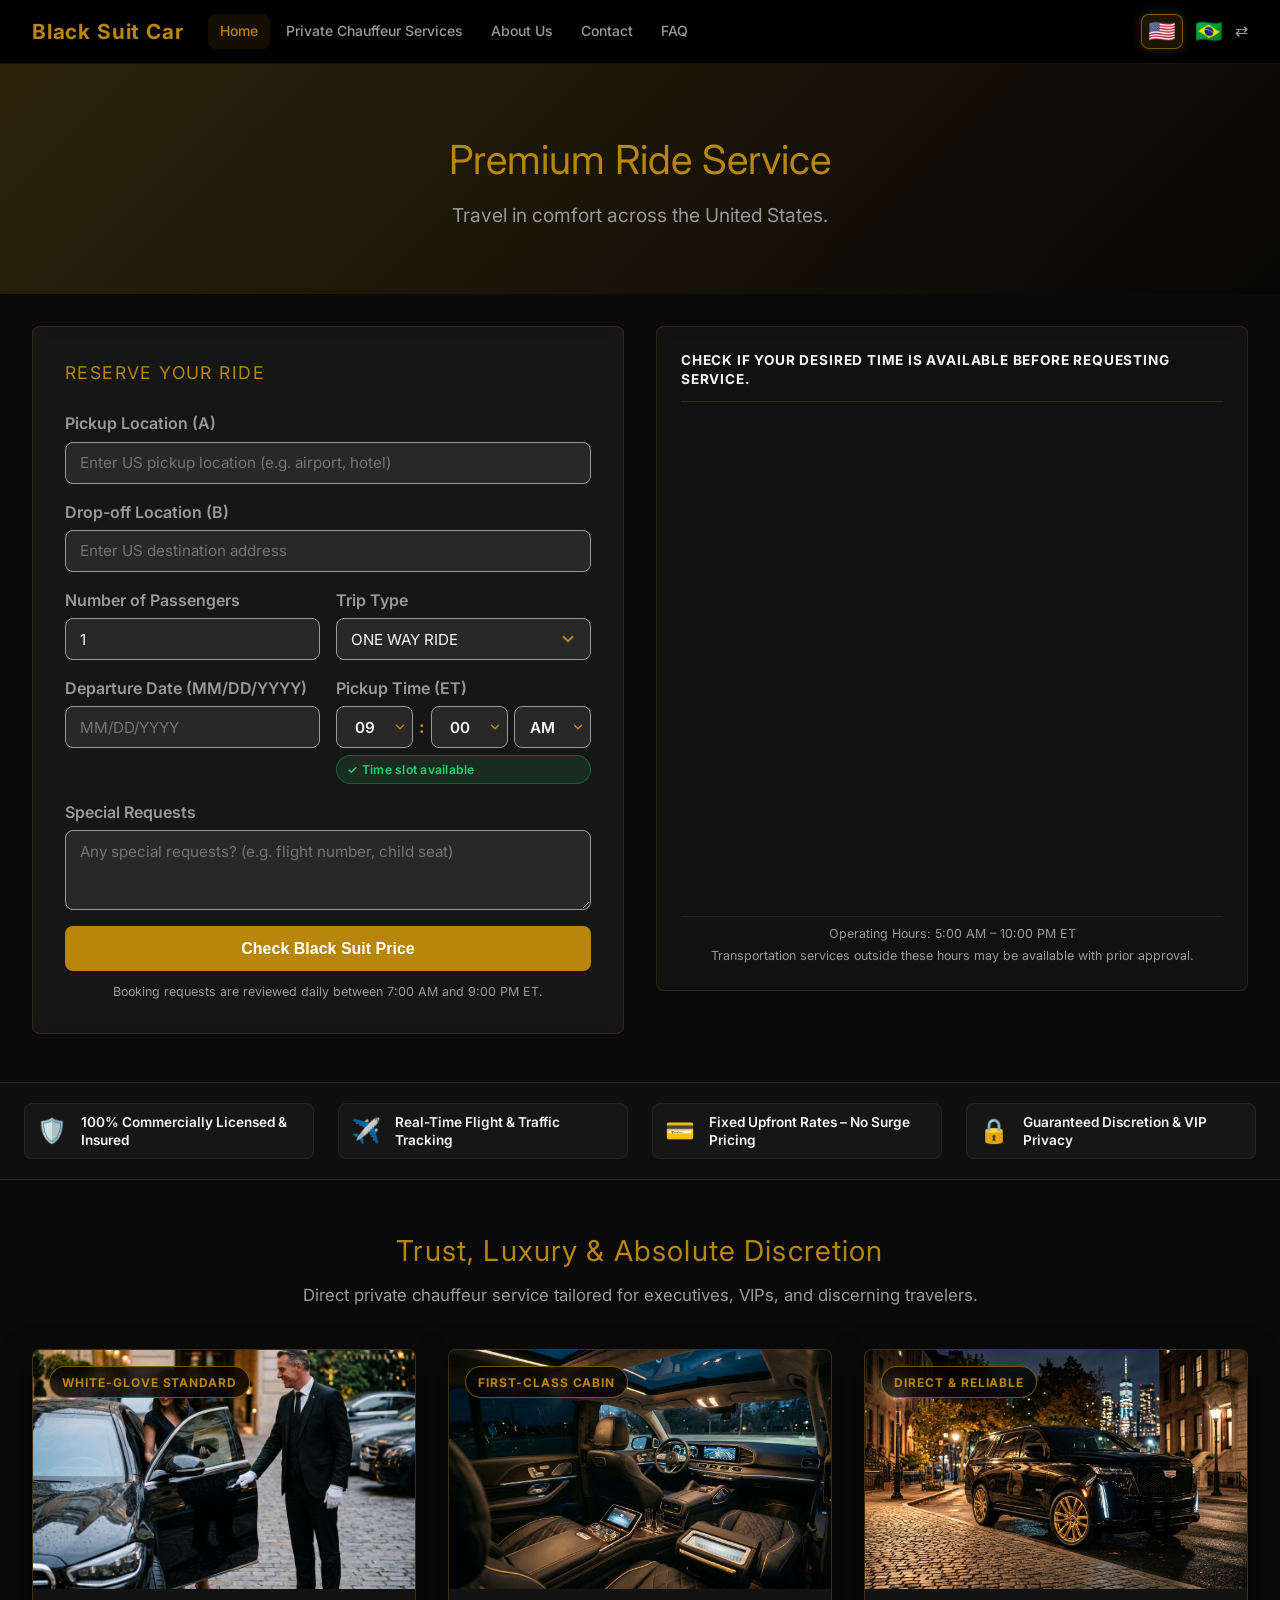
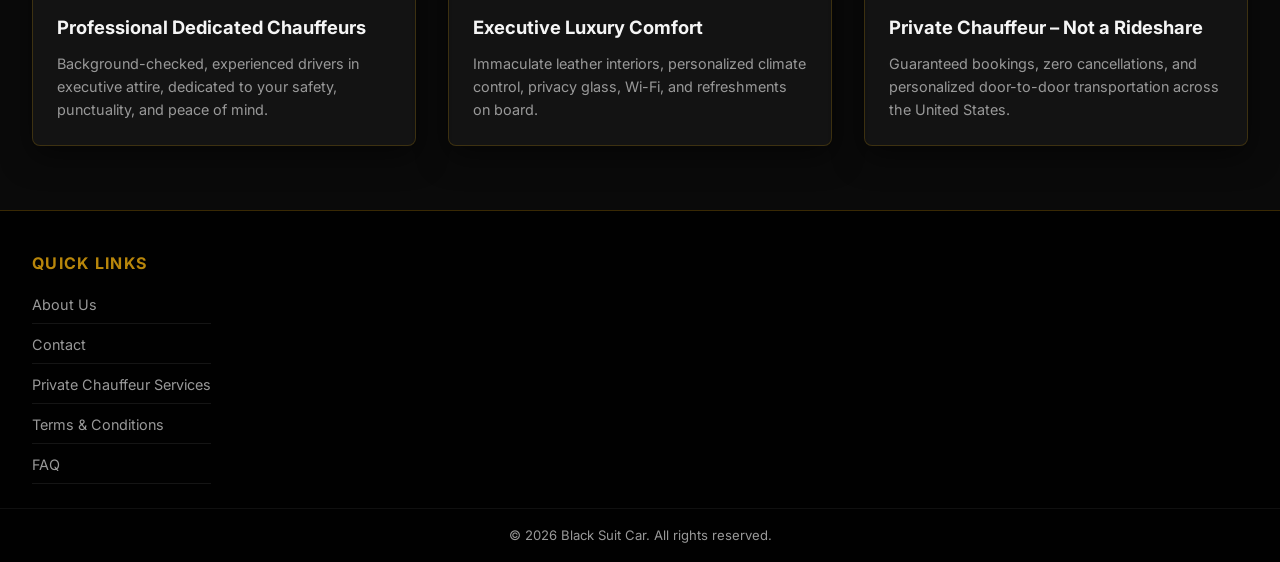
==== commit 93fbb937: "Create interactive bilingual FAQ page with animated accordion, navigation integration, and translati" ====
--- a/index.html
+++ b/index.html
@@ -27,6 +27,7 @@
       <a href="services.html" data-i18n="navServices">Private Chauffeur Services</a>
       <a href="about.html"    data-i18n="navAbout">About Us</a>
       <a href="contact.html"  data-i18n="navContact">Contact</a>
+      <a href="faq.html"      data-i18n="navFaq">FAQ</a>
     </nav>
 
     <nav class="lang-switcher" aria-label="Language selector">
@@ -232,8 +233,7 @@
           <li><a href="contact.html"     data-i18n="footerContact">Contact</a></li>
           <li><a href="services.html"    data-i18n="footerServices">Private Chauffeur Services</a></li>
           <li><a href="about.html#terms" data-i18n="footerTerms">Terms &amp; Conditions</a></li>
-          <li><a href="about.html#privacy" data-i18n="footerPrivacy">Privacy Policy</a></li>
-          <li><a href="about.html#faq"   data-i18n="footerFaq">FAQ</a></li>
+          <li><a href="faq.html"         data-i18n="footerFaq">FAQ</a></li>
         </ul>
       </div>
 
--- a/style.css
+++ b/style.css
@@ -894,6 +894,110 @@
   line-height: 1.8;
   font-size: 1rem;
   max-width: none;
+}
+
+/* =====================================================
+   FAQ ACCORDION & CTA
+   ===================================================== */
+.faq-container {
+  max-width: 900px;
+  margin: 0 auto 3.5rem;
+}
+
+.faq-accordion {
+  display: flex;
+  flex-direction: column;
+  gap: 1rem;
+}
+
+.faq-item {
+  background: rgba(255, 255, 255, 0.03);
+  border: 1px solid rgba(184, 134, 11, 0.25);
+  border-radius: var(--radius);
+  overflow: hidden;
+  transition: border-color var(--transition), background var(--transition);
+}
+
+.faq-item:hover,
+.faq-item.is-open {
+  border-color: rgba(184, 134, 11, 0.6);
+  background: rgba(255, 255, 255, 0.05);
+}
+
+.faq-question {
+  width: 100%;
+  text-align: left;
+  background: transparent;
+  border: none;
+  padding: 1.25rem 1.5rem;
+  color: var(--color-text);
+  font-size: 1.05rem;
+  font-weight: 600;
+  display: flex;
+  justify-content: space-between;
+  align-items: center;
+  gap: 1rem;
+  cursor: pointer;
+  font-family: var(--font-family);
+  transition: color var(--transition);
+}
+
+.faq-question:hover {
+  color: var(--color-primary);
+}
+
+.faq-icon {
+  font-size: 1.4rem;
+  color: var(--color-primary);
+  font-weight: 700;
+  line-height: 1;
+  transition: transform 0.3s ease;
+  flex-shrink: 0;
+}
+
+.faq-item.is-open .faq-icon {
+  transform: rotate(45deg);
+}
+
+.faq-answer {
+  max-height: 0;
+  overflow: hidden;
+  transition: max-height 0.35s ease, padding 0.35s ease;
+  padding: 0 1.5rem;
+}
+
+.faq-item.is-open .faq-answer {
+  max-height: 500px;
+  padding: 0 1.5rem 1.5rem;
+}
+
+.faq-answer p {
+  color: var(--color-muted);
+  line-height: 1.75;
+  font-size: 0.95rem;
+  margin: 0;
+}
+
+.faq-cta {
+  text-align: center;
+  max-width: 800px;
+  margin: 0 auto 4rem;
+  padding: 3rem 2rem;
+  background: rgba(184, 134, 11, 0.05);
+  border: 1px solid rgba(184, 134, 11, 0.3);
+  border-radius: var(--radius);
+}
+
+.faq-cta h2 {
+  font-size: 1.6rem;
+  color: var(--color-primary);
+  margin-bottom: 0.5rem;
+}
+
+.faq-cta p {
+  color: var(--color-muted);
+  font-size: 1rem;
+  margin-bottom: 1.5rem;
 }
 
 /* =====================================================
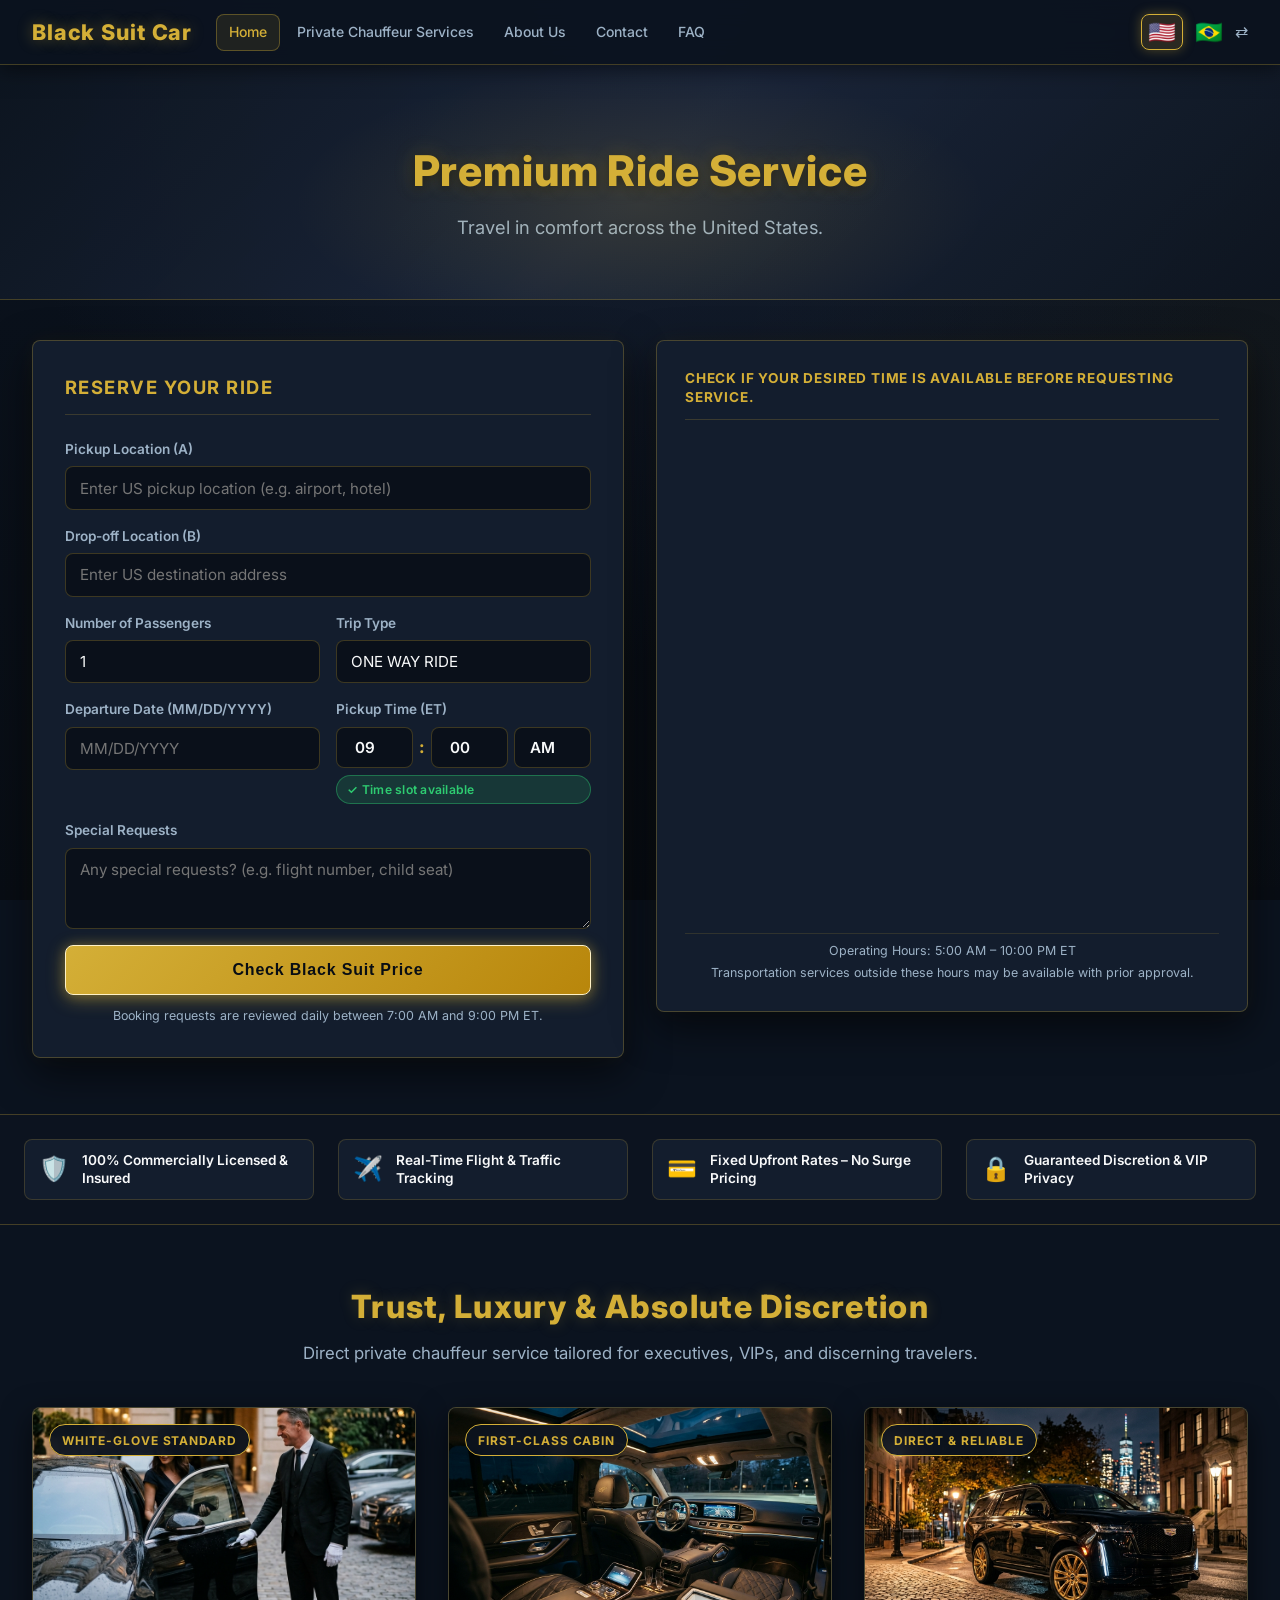
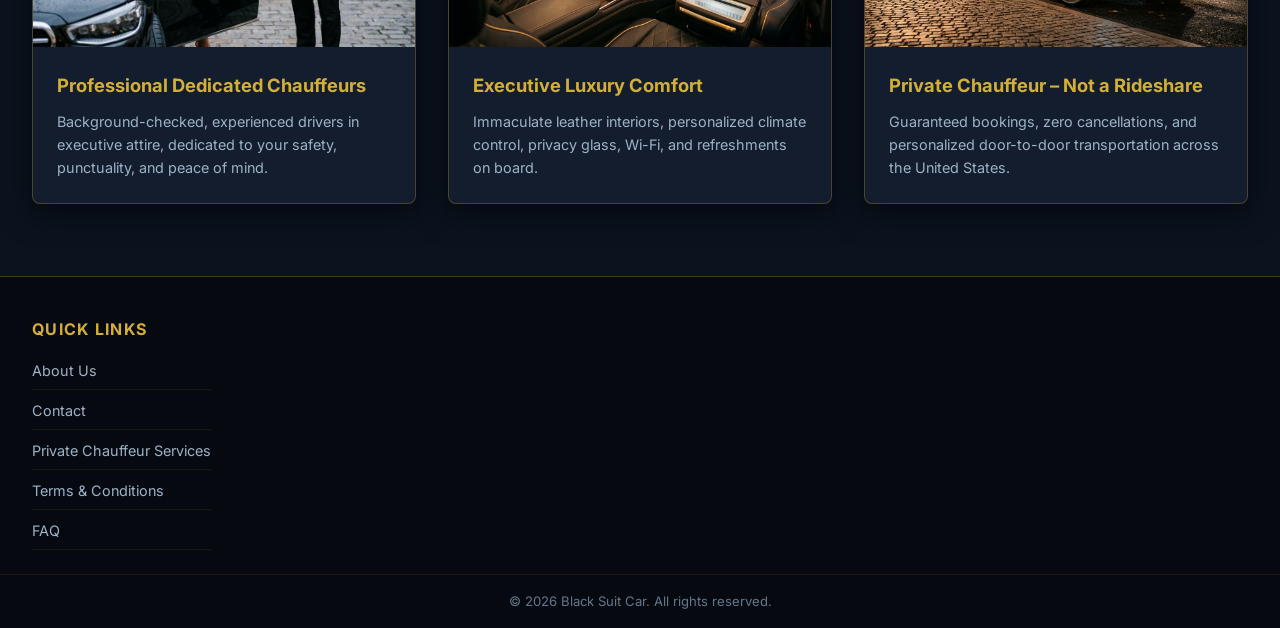
==== commit 2cd00c6d: "Eliminate Google Maps watermark error completely and add native US airport/destinations datalist wit" ====
--- a/index.html
+++ b/index.html
@@ -50,21 +50,44 @@
           <div class="form-group">
             <label for="pickup" data-i18n="pickupLabel">Pickup Location (A)</label>
             <input type="text" id="pickup" name="pickup" required
+              list="usLocationsList"
               autocomplete="off"
               spellcheck="false"
               data-i18n-placeholder="pickupPlaceholder"
-              placeholder="Enter pickup location" />
+              placeholder="Enter US pickup location (e.g. airport, hotel)" />
             <span class="field-error" id="pickupError" aria-live="polite"></span>
           </div>
           <div class="form-group">
             <label for="dropoff" data-i18n="dropoffLabel">Drop-off Location (B)</label>
             <input type="text" id="dropoff" name="dropoff" required
+              list="usLocationsList"
               autocomplete="off"
               spellcheck="false"
               data-i18n-placeholder="dropoffPlaceholder"
-              placeholder="Enter drop-off location" />
+              placeholder="Enter US destination address" />
             <span class="field-error" id="dropoffError" aria-live="polite"></span>
           </div>
+
+          <!-- US Popular Airports & City Hubs Suggestions -->
+          <datalist id="usLocationsList">
+            <option value="Miami International Airport (MIA), Miami, FL"></option>
+            <option value="Fort Lauderdale-Hollywood International Airport (FLL), FL"></option>
+            <option value="Orlando International Airport (MCO), Orlando, FL"></option>
+            <option value="John F. Kennedy International Airport (JFK), New York, NY"></option>
+            <option value="LaGuardia Airport (LGA), New York, NY"></option>
+            <option value="Newark Liberty International Airport (EWR), Newark, NJ"></option>
+            <option value="Los Angeles International Airport (LAX), Los Angeles, CA"></option>
+            <option value="Hartsfield-Jackson Atlanta International Airport (ATL), GA"></option>
+            <option value="O'Hare International Airport (ORD), Chicago, IL"></option>
+            <option value="Dallas/Fort Worth International Airport (DFW), TX"></option>
+            <option value="Boston Logan International Airport (BOS), Boston, MA"></option>
+            <option value="San Francisco International Airport (SFO), CA"></option>
+            <option value="South Beach, Miami Beach, FL"></option>
+            <option value="Brickell, Miami, FL"></option>
+            <option value="Manhattan, New York, NY"></option>
+            <option value="Downtown Orlando, FL"></option>
+            <option value="Walt Disney World Resort, Orlando, FL"></option>
+          </datalist>
           <div class="form-row">
             <div class="form-group form-group--half">
               <label for="passengers" data-i18n="passengersLabel">Number of Passengers</label>
--- a/style.css
+++ b/style.css
@@ -1,16 +1,37 @@
-/* style.css – Premium landing page (HTML/CSS/JS puro) */
-
-/* Import Inter font – already loaded in head */
-@import url('https://fonts.googleapis.com/css2?family=Inter:wght@400;600;700&display=swap');
-
-/* Design tokens */
+/* style.css – Black Suit Car
+   Theme: Dourado Nobre Imperial & Azul Marinho Profundo (Executive Gold & Royal Deep Navy)
+   - #D4AF37 : Dourado Nobre (Imperial Gold)
+   - #0B131F / #1B263B : Azul Marinho Profundo & Meia-Noite (Deep Royal Navy)
+   - #F8F9FA : Branco Gelo / Alto Contraste
+*/
+
+@import url('https://fonts.googleapis.com/css2?family=Inter:wght@400;500;600;700;800&display=swap');
+
+/* =====================================================
+   DESIGN TOKENS
+   ===================================================== */
 :root {
-  --color-bg: #0a0a0a;                 /* dark background */
-  --color-primary: #b8860b;            /* gold accent */
-  --color-primary-hover: #cda044;     /* lighter gold on hover */
-  --color-text: #f5f5f5;               /* light text */
-  --color-muted: #999999;              /* muted text */
-  --font-family: 'Inter', sans-serif;
+  --color-bg: #0B131F;                  /* Deep Royal Midnight Navy */
+  --color-navy-card: #131D2D;            /* Navy Panel Surface */
+  --color-navy-elevated: #182538;        /* Elevated Navy Hover */
+  --color-navy-input: #0A101A;           /* Midnight Input Field */
+  
+  --color-gold: #D4AF37;                 /* Imperial Gold */
+  --color-gold-light: #FFF1C5;           /* Champagne Gold */
+  --color-gold-dark: #AA820A;            /* Deep Amber Gold */
+  --color-gold-glow: rgba(212, 175, 55, 0.35);
+  
+  --color-primary: #D4AF37;              /* Primary Accent Gold */
+  --color-primary-hover: #E5C158;
+  --color-text: #F8F9FA;                 /* Crisp High-Contrast White/Silver */
+  --color-muted: #9DB2C6;                /* Soft Slate Navy Muted */
+  --color-muted-dark: #63778C;
+  
+  --border-gold: rgba(212, 175, 55, 0.28);
+  --border-gold-hover: rgba(212, 175, 55, 0.7);
+  --shadow-gold-glow: 0 0 16px rgba(212, 175, 55, 0.25);
+  
+  --font-family: 'Inter', -apple-system, BlinkMacSystemFont, 'Segoe UI', Roboto, sans-serif;
   --radius: 0.5rem;
   --transition: 0.3s ease;
 }
@@ -22,12 +43,20 @@
 body {
   margin: 0;
   background-color: var(--color-bg);
+  background-image: 
+    radial-gradient(circle at 50% 0%, rgba(27, 38, 59, 0.75) 0%, transparent 60%),
+    radial-gradient(circle at 100% 40%, rgba(212, 175, 55, 0.04) 0%, transparent 40%),
+    linear-gradient(180deg, #0B131F 0%, #080D14 100%);
+  background-attachment: fixed;
   color: var(--color-text);
   font-family: var(--font-family);
   line-height: 1.6;
-}
-
-/* Header */
+  -webkit-font-smoothing: antialiased;
+}
+
+/* =====================================================
+   HEADER & NAVIGATION
+   ===================================================== */
 .site-header {
   display: flex;
   align-items: center;
@@ -36,25 +65,31 @@
   padding-top: max(0.85rem, env(safe-area-inset-top));
   padding-left: max(2rem, env(safe-area-inset-left));
   padding-right: max(2rem, env(safe-area-inset-right));
-  background: rgba(0, 0, 0, 0.85);
-  backdrop-filter: blur(10px);
+  background: rgba(11, 19, 31, 0.92);
+  backdrop-filter: blur(12px);
   position: sticky;
   top: 0;
   z-index: 100;
-  border-bottom: 1px solid rgba(184,134,11,0.15);
+  border-bottom: 1px solid var(--border-gold);
+  box-shadow: 0 4px 20px rgba(0, 0, 0, 0.5);
   flex-wrap: wrap;
-  /* Required so the dropdown positions relative to the header */
   position: relative;
 }
 
 .logo {
-  font-size: 1.3rem;
-  font-weight: 700;
-  color: var(--color-primary);
+  font-size: 1.35rem;
+  font-weight: 800;
+  color: var(--color-gold);
   text-decoration: none;
   letter-spacing: 0.04em;
   white-space: nowrap;
   flex-shrink: 0;
+  text-shadow: 0 0 15px rgba(212, 175, 55, 0.4);
+  transition: transform var(--transition), text-shadow var(--transition);
+}
+
+.logo:hover {
+  text-shadow: 0 0 22px rgba(212, 175, 55, 0.75);
 }
 
 /* Main navigation */
@@ -73,14 +108,16 @@
   font-weight: 500;
   padding: 0.4rem 0.75rem;
   border-radius: var(--radius);
-  transition: color var(--transition), background var(--transition);
+  transition: color var(--transition), background var(--transition), border-color var(--transition);
   white-space: nowrap;
+  border: 1px solid transparent;
 }
 
 .main-nav a:hover,
 .main-nav a.active {
-  color: var(--color-primary);
-  background: rgba(184,134,11,0.1);
+  color: var(--color-gold);
+  background: rgba(212, 175, 55, 0.1);
+  border-color: rgba(212, 175, 55, 0.35);
 }
 
 .lang-switcher {
@@ -91,9 +128,9 @@
   flex-shrink: 0;
 }
 
-/* ── Hamburger button ── */
+/* Hamburger button */
 .nav-toggle {
-  display: none;           /* hidden on desktop */
+  display: none;
   flex-direction: column;
   justify-content: center;
   align-items: center;
@@ -106,22 +143,21 @@
   padding: 6px;
   border-radius: var(--radius);
   transition: background var(--transition);
-  order: -1;               /* appear before logo on mobile */
+  order: -1;
   flex-shrink: 0;
 }
-.nav-toggle:hover { background: rgba(184,134,11,0.1); }
+.nav-toggle:hover { background: rgba(212, 175, 55, 0.12); }
 
 .burger-line {
   display: block;
   width: 22px;
   height: 2px;
-  background: var(--color-text);
+  background: var(--color-gold);
   border-radius: 2px;
   transition: transform 0.3s ease, opacity 0.3s ease, width 0.3s ease;
   transform-origin: center;
 }
 
-/* Animate to X when active */
 .nav-toggle.is-active .burger-line:nth-child(1) {
   transform: translateY(7px) rotate(45deg);
 }
@@ -148,9 +184,9 @@
 }
 
 .lang-btn.active-lang {
-  border-color: rgba(184, 134, 11, 0.6);
-  background: rgba(184, 134, 11, 0.15);
-  box-shadow: 0 0 10px rgba(184, 134, 11, 0.25);
+  border-color: var(--color-gold);
+  background: rgba(212, 175, 55, 0.15);
+  box-shadow: 0 0 12px rgba(212, 175, 55, 0.35);
 }
 
 .lang-indicator {
@@ -159,50 +195,78 @@
   user-select: none;
 }
 
-/* Hero */
+/* =====================================================
+   HERO SECTION
+   ===================================================== */
 .hero {
   text-align: center;
-  padding: 4rem 2rem;
-  background: linear-gradient(135deg, rgba(184,134,11,0.2), rgba(0,0,0,0.4));
+  padding: 4.5rem 2rem 3.5rem;
+  background: linear-gradient(135deg, rgba(13, 21, 32, 0.9) 0%, rgba(27, 38, 59, 0.85) 50%, rgba(13, 21, 32, 0.9) 100%);
+  border-bottom: 1px solid var(--border-gold);
+  position: relative;
+  overflow: hidden;
+}
+
+.hero::after {
+  content: '';
+  position: absolute;
+  top: 0;
+  left: 50%;
+  transform: translateX(-50%);
+  width: 700px;
+  height: 280px;
+  background: radial-gradient(ellipse at center, rgba(212, 175, 55, 0.14), transparent 70%);
+  pointer-events: none;
 }
 
 .hero h1 {
-  font-size: 2.5rem;
+  font-size: 2.65rem;
   margin-bottom: 0.5rem;
-  color: var(--color-primary);
+  color: var(--color-gold);
+  font-weight: 800;
+  letter-spacing: 0.02em;
+  text-shadow: 0 2px 12px rgba(0,0,0,0.6), 0 0 20px rgba(212, 175, 55, 0.3);
 }
 
 .hero p {
-  font-size: 1.2rem;
+  font-size: 1.15rem;
   color: var(--color-muted);
-}
-
-/* Two-column layout: form + calendar side by side */
+  max-width: 650px;
+  margin: 0 auto;
+}
+
+/* =====================================================
+   CONTENT GRID (Form + Calendar)
+   ===================================================== */
 .content-grid {
   display: grid;
   grid-template-columns: 1fr 1fr;
   gap: 2rem;
   max-width: 1400px;
-  margin: 2rem auto;
+  margin: 2.5rem auto;
   padding: 0 2rem;
   align-items: start;
 }
 
 /* Form panel */
 .reservation-form {
-  background: rgba(255,255,255,0.05);
+  background: var(--color-navy-card);
   padding: 2rem;
   border-radius: var(--radius);
   backdrop-filter: blur(8px);
-  border: 1px solid rgba(184,134,11,0.2);
+  border: 1px solid var(--border-gold);
+  box-shadow: 0 15px 40px rgba(0, 0, 0, 0.6), 0 0 20px rgba(212, 175, 55, 0.06);
 }
 
 .reservation-form h2 {
-  color: var(--color-primary);
+  color: var(--color-gold);
   margin-bottom: 1.5rem;
-  font-size: 1.1rem;
+  font-size: 1.15rem;
+  font-weight: 700;
   text-transform: uppercase;
   letter-spacing: 0.08em;
+  border-bottom: 1px solid rgba(212, 175, 55, 0.2);
+  padding-bottom: 0.75rem;
 }
 
 .form-group {
@@ -212,22 +276,24 @@
 }
 
 .form-group label {
-  margin-bottom: 0.3rem;
+  margin-bottom: 0.35rem;
   font-weight: 600;
+  font-size: 0.85rem;
   color: var(--color-muted);
 }
 
 .form-group input,
 .form-group select,
 .form-group textarea {
-  padding: 0.65rem 0.85rem;
-  border: 1px solid var(--color-muted);
-  border-radius: var(--radius);
-  background: rgba(255,255,255,0.08);
-  color: var(--color-text);
+  padding: 0.7rem 0.85rem;
+  border: 1px solid rgba(212, 175, 55, 0.25);
+  border-radius: var(--radius);
+  background-color: var(--color-navy-input) !important;
+  background-image: none !important;
+  color: var(--color-text) !important;
   font-family: var(--font-family);
   font-size: 0.95rem;
-  transition: border-color var(--transition), background var(--transition);
+  transition: border-color var(--transition), background var(--transition), box-shadow var(--transition);
 }
 
 /* Custom styled dropdown select */
@@ -236,33 +302,101 @@
   appearance: none;
   -webkit-appearance: none;
   -moz-appearance: none;
-  background-image: url("data:image/svg+xml,%3Csvg xmlns='http://www.w3.org/2000/svg' width='18' height='18' viewBox='0 0 24 24' fill='none' stroke='%23b8860b' stroke-width='2.5' stroke-linecap='round' stroke-linejoin='round'%3E%3Cpolyline points='6 9 12 15 18 9'%3E%3C/polyline%3E%3C/svg%3E");
+  background-image: url("data:image/svg+xml,%3Csvg xmlns='http://www.w3.org/2000/svg' width='18' height='18' viewBox='0 0 24 24' fill='none' stroke='%23D4AF37' stroke-width='2.5' stroke-linecap='round' stroke-linejoin='round'%3E%3Cpolyline points='6 9 12 15 18 9'%3E%3C/polyline%3E%3C/svg%3E");
   background-repeat: no-repeat;
   background-position: right 0.85rem center;
   background-size: 1.1rem;
   padding-right: 2.5rem;
 }
 
-/* Fix dropdown options visibility across OS & browsers */
 .form-group select option {
-  background-color: #141414 !important;
-  color: #f5f5f5 !important;
+  background-color: #0B131F !important;
+  color: #F8F9FA !important;
   padding: 0.75rem 1rem;
   font-size: 0.95rem;
 }
 
 .form-group select option:hover,
 .form-group select option:checked {
-  background-color: #262626 !important;
-  color: var(--color-primary) !important;
+  background-color: #1B263B !important;
+  color: #D4AF37 !important;
 }
 
 .form-group input:focus,
 .form-group select:focus,
 .form-group textarea:focus {
   outline: none;
-  border-color: var(--color-primary);
-  background: rgba(255,255,255,0.14);
+  border-color: var(--color-gold);
+  background: #101B2B;
+  box-shadow: 0 0 12px rgba(212, 175, 55, 0.35);
+}
+
+/* Prevent Chrome / Safari / Edge autofill from turning input white or yellow */
+input:-webkit-autofill,
+input:-webkit-autofill:hover, 
+input:-webkit-autofill:focus,
+textarea:-webkit-autofill,
+textarea:-webkit-autofill:hover,
+textarea:-webkit-autofill:focus,
+select:-webkit-autofill,
+select:-webkit-autofill:hover,
+select:-webkit-autofill:focus {
+  -webkit-text-fill-color: #F8F9FA !important;
+  -webkit-box-shadow: 0 0 0px 1000px #0A101A inset !important;
+  box-shadow: 0 0 0px 1000px #0A101A inset !important;
+  transition: background-color 5000s ease-in-out 0s;
+}
+
+/* =====================================================
+   GOOGLE PLACES AUTOCOMPLETE DROPDOWN (Luxury Gold & Navy)
+   ===================================================== */
+.pac-container {
+  background-color: #131D2D !important;
+  border: 1px solid rgba(212, 175, 55, 0.45) !important;
+  border-radius: 0.5rem !important;
+  box-shadow: 0 12px 35px rgba(0, 0, 0, 0.85), 0 0 15px rgba(212, 175, 55, 0.15) !important;
+  font-family: var(--font-family) !important;
+  margin-top: 4px !important;
+  z-index: 99999 !important;
+}
+
+.pac-item {
+  padding: 0.75rem 1rem !important;
+  color: #9DB2C6 !important;
+  border-top: 1px solid rgba(212, 175, 55, 0.12) !important;
+  cursor: pointer !important;
+  font-size: 0.92rem !important;
+  line-height: 1.4 !important;
+}
+
+.pac-item:first-child {
+  border-top: none !important;
+}
+
+.pac-item:hover,
+.pac-item-selected {
+  background-color: #1B263B !important;
+  color: #F8F9FA !important;
+}
+
+.pac-item-query {
+  color: #D4AF37 !important;
+  font-size: 0.95rem !important;
+  font-weight: 600 !important;
+  padding-right: 0.35rem !important;
+}
+
+.pac-matched {
+  color: #FFF1C5 !important;
+  font-weight: 700 !important;
+}
+
+.pac-icon {
+  filter: invert(80%) sepia(50%) saturate(1000%) hue-rotate(5deg) brightness(100%) contrast(100%) !important;
+}
+
+.pac-logo::after {
+  filter: invert(1) brightness(0.8);
 }
 
 /* Form Validation & Error Styles */
@@ -280,7 +414,7 @@
 }
 .form-group input.input-error {
   border-color: #ff6b6b !important;
-  background: rgba(255, 107, 107, 0.08) !important;
+  background: rgba(255, 107, 107, 0.1) !important;
 }
 
 @keyframes fadeIn {
@@ -299,11 +433,9 @@
 .form-group--half {
   min-width: 0;
 }
-
 .form-group--date {
   min-width: 0;
 }
-
 .form-group--time {
   min-width: 0;
 }
@@ -328,11 +460,11 @@
 
 .time-selectors.has-error select {
   border-color: #ff6b6b !important;
-  background-color: rgba(255, 107, 107, 0.08) !important;
+  background-color: rgba(255, 107, 107, 0.1) !important;
 }
 
 .time-separator {
-  color: var(--color-primary);
+  color: var(--color-gold);
   font-weight: 700;
   font-size: 1.1rem;
   user-select: none;
@@ -353,22 +485,22 @@
 }
 
 .time-status-pill.is-available {
-  background: rgba(46, 204, 113, 0.12);
+  background: rgba(46, 204, 113, 0.15);
   color: #2ecc71;
-  border: 1px solid rgba(46, 204, 113, 0.3);
+  border: 1px solid rgba(46, 204, 113, 0.4);
 }
 
 .time-status-pill.is-occupied {
-  background: rgba(231, 76, 60, 0.15);
+  background: rgba(231, 76, 60, 0.18);
   color: #ff6b6b;
-  border: 1px solid rgba(231, 76, 60, 0.4);
+  border: 1px solid rgba(231, 76, 60, 0.5);
   animation: pulse 1.8s infinite;
 }
 
 .time-status-pill.is-outside {
-  background: rgba(243, 156, 18, 0.12);
+  background: rgba(243, 156, 18, 0.15);
   color: #f39c12;
-  border: 1px solid rgba(243, 156, 18, 0.3);
+  border: 1px solid rgba(243, 156, 18, 0.4);
 }
 
 @keyframes pulse {
@@ -384,32 +516,38 @@
   line-height: 1.4;
 }
 
+/* CTA Button (Gold Glow on Navy) */
 .cta-button {
   display: block;
   width: 100%;
-  padding: 0.85rem;
-  background: var(--color-primary);
-  color: #fff;
-  border: none;
+  padding: 0.95rem;
+  background: linear-gradient(135deg, #D4AF37 0%, #B8860B 100%);
+  color: #080D14;
+  border: 1px solid #FFF1C5;
   border-radius: var(--radius);
   font-size: 1rem;
-  font-weight: 600;
+  font-weight: 800;
+  letter-spacing: 0.05em;
   cursor: pointer;
-  transition: background var(--transition), transform var(--transition);
+  transition: all var(--transition);
   margin-top: 1rem;
+  box-shadow: 0 4px 18px rgba(212, 175, 55, 0.45), 0 0 12px rgba(212, 175, 55, 0.25);
+  text-decoration: none;
+  text-align: center;
 }
 
 .cta-button:hover {
-  background: var(--color-primary-hover);
+  background: linear-gradient(135deg, #E5C158 0%, #C99710 100%);
   transform: translateY(-2px);
+  box-shadow: 0 6px 25px rgba(212, 175, 55, 0.65);
 }
 
 /* Modal Overlay & Card for Occupied Time */
 .modal-overlay {
   position: fixed;
   inset: 0;
-  background: rgba(0, 0, 0, 0.85);
-  backdrop-filter: blur(10px);
+  background: rgba(7, 12, 18, 0.9);
+  backdrop-filter: blur(12px);
   display: flex;
   justify-content: center;
   align-items: center;
@@ -430,9 +568,9 @@
 }
 
 .modal-card {
-  background: #141414;
-  border: 1px solid rgba(184, 134, 11, 0.4);
-  box-shadow: 0 20px 50px rgba(0,0,0,0.8), 0 0 30px rgba(184,134,11,0.2);
+  background: var(--color-navy-card);
+  border: 1px solid var(--color-gold);
+  box-shadow: 0 20px 60px rgba(0,0,0,0.9), 0 0 35px rgba(212, 175, 55, 0.3);
   border-radius: 1rem;
   max-width: 480px;
   width: 100%;
@@ -453,9 +591,10 @@
 
 .modal-title {
   font-size: 1.35rem;
-  color: var(--color-primary);
+  color: var(--color-gold);
   margin-bottom: 0.75rem;
   letter-spacing: 0.03em;
+  font-weight: 800;
 }
 
 .modal-message {
@@ -476,24 +615,24 @@
   display: flex;
   flex-direction: column;
   gap: 0.8rem;
-  background: rgba(255,255,255,0.03);
-  padding: 1.5rem;
-  border-radius: var(--radius);
-  border: 1px solid rgba(184,134,11,0.2);
+  background: var(--color-navy-card);
+  padding: 1.75rem;
+  border-radius: var(--radius);
+  border: 1px solid var(--border-gold);
+  box-shadow: 0 15px 40px rgba(0, 0, 0, 0.6), 0 0 20px rgba(212, 175, 55, 0.06);
   backdrop-filter: blur(8px);
 }
 
-/* Calendar instruction header */
 .calendar-header {
   font-size: 0.85rem;
   font-weight: 700;
   text-transform: uppercase;
   letter-spacing: 0.06em;
-  color: var(--color-text);
+  color: var(--color-gold);
   line-height: 1.4;
   margin: 0 0 0.5rem;
   padding-bottom: 0.75rem;
-  border-bottom: 1px solid rgba(184,134,11,0.2);
+  border-bottom: 1px solid rgba(212, 175, 55, 0.2);
 }
 
 .calendar-section iframe {
@@ -501,12 +640,12 @@
   border-radius: var(--radius);
   flex: 1;
   min-height: 480px;
-}
-
-/* Calendar footer with operating hours */
+  border: 1px solid rgba(212, 175, 55, 0.2);
+}
+
 .calendar-footer {
   padding-top: 0.5rem;
-  border-top: 1px solid rgba(255,255,255,0.07);
+  border-top: 1px solid rgba(212, 175, 55, 0.15);
   display: flex;
   flex-direction: column;
   gap: 0.2rem;
@@ -519,18 +658,19 @@
   text-align: center;
 }
 .calendar-footer strong {
-  color: var(--color-primary);
+  color: var(--color-gold);
 }
 
 /* =====================================================
    TRUST & CREDIBILITY STRIP
    ===================================================== */
 .trust-strip {
-  background: rgba(255,255,255,0.02);
-  border-top: 1px solid rgba(184,134,11,0.2);
-  border-bottom: 1px solid rgba(184,134,11,0.2);
-  margin: 3rem 0 2rem;
-  padding: 1.25rem 1.5rem;
+  background: rgba(13, 21, 32, 0.85);
+  border-top: 1px solid var(--border-gold);
+  border-bottom: 1px solid var(--border-gold);
+  margin: 3.5rem 0 2.5rem;
+  padding: 1.5rem;
+  backdrop-filter: blur(10px);
 }
 
 .trust-strip-inner {
@@ -546,15 +686,16 @@
   display: flex;
   align-items: center;
   gap: 0.85rem;
-  padding: 0.5rem 0.75rem;
-  background: rgba(255,255,255,0.03);
-  border-radius: var(--radius);
-  border: 1px solid rgba(255,255,255,0.06);
-  transition: border-color var(--transition), background var(--transition);
+  padding: 0.65rem 0.85rem;
+  background: var(--color-navy-card);
+  border-radius: var(--radius);
+  border: 1px solid rgba(212, 175, 55, 0.2);
+  transition: border-color var(--transition), background var(--transition), transform var(--transition);
 }
 .trust-badge-item:hover {
-  border-color: rgba(184,134,11,0.4);
-  background: rgba(184,134,11,0.05);
+  border-color: var(--color-gold);
+  background: var(--color-navy-elevated);
+  transform: translateY(-2px);
 }
 
 .trust-badge-icon {
@@ -570,11 +711,11 @@
 }
 
 /* =====================================================
-   TRUST & CREDIBILITY VISUAL SHOWCASE
+   TRUST SHOWCASE CARDS
    ===================================================== */
 .trust-showcase {
   max-width: 1400px;
-  margin: 3rem auto 4rem;
+  margin: 3.5rem auto 4.5rem;
   padding: 0 2rem;
 }
 
@@ -584,10 +725,12 @@
 }
 
 .trust-showcase-header h2 {
-  font-size: 1.8rem;
-  color: var(--color-primary);
+  font-size: 2rem;
+  color: var(--color-gold);
   margin-bottom: 0.5rem;
   letter-spacing: 0.04em;
+  font-weight: 800;
+  text-shadow: 0 0 15px rgba(212, 175, 55, 0.25);
 }
 
 .trust-showcase-header p {
@@ -604,20 +747,20 @@
 }
 
 .trust-card {
-  background: rgba(255,255,255,0.04);
-  border: 1px solid rgba(184,134,11,0.25);
+  background: var(--color-navy-card);
+  border: 1px solid var(--border-gold);
   border-radius: var(--radius);
   overflow: hidden;
   display: flex;
   flex-direction: column;
   transition: transform var(--transition), border-color var(--transition), box-shadow var(--transition);
-  box-shadow: 0 10px 30px rgba(0,0,0,0.5);
+  box-shadow: 0 10px 30px rgba(0,0,0,0.6);
 }
 
 .trust-card:hover {
   transform: translateY(-6px);
-  border-color: var(--color-primary);
-  box-shadow: 0 16px 36px rgba(184,134,11,0.2);
+  border-color: var(--color-gold);
+  box-shadow: 0 16px 36px rgba(212, 175, 55, 0.25);
 }
 
 .trust-card-media {
@@ -644,10 +787,10 @@
   position: absolute;
   top: 1rem;
   left: 1rem;
-  background: rgba(0, 0, 0, 0.75);
+  background: rgba(11, 19, 31, 0.92);
   backdrop-filter: blur(8px);
-  color: var(--color-primary);
-  border: 1px solid rgba(184,134,11,0.6);
+  color: var(--color-gold);
+  border: 1px solid var(--color-gold);
   padding: 0.35rem 0.75rem;
   border-radius: 2rem;
   font-size: 0.75rem;
@@ -667,7 +810,7 @@
 .trust-card-body h3 {
   font-size: 1.15rem;
   font-weight: 700;
-  color: var(--color-text);
+  color: var(--color-gold);
   margin: 0;
 }
 
@@ -678,70 +821,8 @@
   margin: 0;
 }
 
-/* Footer */
-.site-footer {
-  background: rgba(0, 0, 0, 0.85);
-  border-top: 1px solid rgba(184,134,11,0.3);
-  margin-top: 3rem;
-  padding: 0;
-}
-
-.footer-inner {
-  max-width: 1400px;
-  margin: 0 auto;
-  padding: 2.5rem 2rem 1.5rem;
-  display: flex;
-  flex-wrap: wrap;
-  gap: 2.5rem;
-}
-
-.footer-col {
-  min-width: 160px;
-}
-
-.footer-heading {
-  font-size: 1rem;
-  font-weight: 700;
-  color: var(--color-primary);
-  text-transform: uppercase;
-  letter-spacing: 0.08em;
-  margin: 0 0 1rem;
-}
-
-.footer-links {
-  list-style: none;
-  margin: 0;
-  padding: 0;
-  display: flex;
-  flex-direction: column;
-  gap: 0.55rem;
-}
-
-.footer-links a {
-  color: var(--color-muted);
-  text-decoration: none;
-  font-size: 0.9rem;
-  border-bottom: 1px solid rgba(255,255,255,0.08);
-  padding-bottom: 0.45rem;
-  display: block;
-  transition: color var(--transition), border-color var(--transition);
-}
-
-.footer-links a:hover {
-  color: var(--color-primary);
-  border-color: rgba(184,134,11,0.4);
-}
-
-.footer-bottom {
-  border-top: 1px solid rgba(255,255,255,0.06);
-  text-align: center;
-  padding: 1rem 2rem;
-  color: var(--color-muted);
-  font-size: 0.82rem;
-}
-
 /* =====================================================
-   INNER PAGES – About, Services, Contact
+   INNER PAGES – About, Services, Contact, FAQ
    ===================================================== */
 .page-content {
   max-width: 1200px;
@@ -752,13 +833,15 @@
 .page-hero {
   text-align: center;
   padding: 4rem 1rem 2rem;
-  border-bottom: 1px solid rgba(184,134,11,0.15);
+  border-bottom: 1px solid var(--border-gold);
   margin-bottom: 2.5rem;
 }
 .page-hero h1 {
-  font-size: 2.2rem;
-  color: var(--color-primary);
+  font-size: 2.35rem;
+  color: var(--color-gold);
   margin-bottom: 0.5rem;
+  font-weight: 800;
+  text-shadow: 0 0 15px rgba(212, 175, 55, 0.3);
 }
 .page-hero p {
   font-size: 1.1rem;
@@ -769,11 +852,12 @@
   margin-bottom: 3rem;
 }
 .page-section h2 {
-  font-size: 1.3rem;
-  color: var(--color-primary);
+  font-size: 1.35rem;
+  color: var(--color-gold);
   margin-bottom: 1rem;
   text-transform: uppercase;
   letter-spacing: 0.06em;
+  font-weight: 700;
 }
 .page-section p {
   color: var(--color-muted);
@@ -789,24 +873,26 @@
 }
 
 .feature-card {
-  background: rgba(255,255,255,0.04);
-  border: 1px solid rgba(184,134,11,0.2);
+  background: var(--color-navy-card);
+  border: 1px solid var(--border-gold);
   border-radius: var(--radius);
   padding: 1.5rem;
   display: flex;
   flex-direction: column;
   gap: 0.6rem;
-  transition: border-color var(--transition), background var(--transition);
+  transition: border-color var(--transition), background var(--transition), transform var(--transition);
 }
 .feature-card:hover {
-  background: rgba(184,134,11,0.07);
-  border-color: rgba(184,134,11,0.5);
+  background: var(--color-navy-elevated);
+  border-color: var(--color-gold);
+  transform: translateY(-3px);
+  box-shadow: 0 10px 25px rgba(212, 175, 55, 0.15);
 }
 .feature-icon { font-size: 2rem; }
 .feature-card h3 {
-  font-size: 1rem;
-  color: var(--color-text);
-  font-weight: 600;
+  font-size: 1.05rem;
+  color: var(--color-gold);
+  font-weight: 700;
 }
 .feature-card p { font-size: 0.9rem; color: var(--color-muted); }
 
@@ -826,31 +912,37 @@
   gap: 0.75rem;
 }
 .contact-details li { font-size: 0.95rem; color: var(--color-muted); }
-.contact-details a { color: var(--color-primary); text-decoration: none; }
+.contact-details a { color: var(--color-gold); text-decoration: none; font-weight: 600; }
 .contact-details a:hover { text-decoration: underline; }
+.contact-form-wrap {
+  background: var(--color-navy-card);
+  padding: 2rem;
+  border-radius: var(--radius);
+  border: 1px solid var(--border-gold);
+  box-shadow: 0 10px 30px rgba(0,0,0,0.6);
+}
 .contact-form-wrap h2 {
   font-size: 1.1rem;
-  color: var(--color-primary);
+  color: var(--color-gold);
   text-transform: uppercase;
   letter-spacing: 0.06em;
   margin-bottom: 1rem;
-}
-
-/* =====================================================
-   PAGE SPLIT (Image + Text Story Layout)
-   ===================================================== */
+  font-weight: 700;
+}
+
+/* Page Split Story Layout */
 .page-split {
   display: grid;
   grid-template-columns: 1fr 1fr;
   gap: 3rem;
   align-items: center;
   margin-bottom: 3.5rem;
-  background: rgba(255,255,255,0.02);
-  border: 1px solid rgba(184,134,11,0.2);
+  background: var(--color-navy-card);
+  border: 1px solid var(--border-gold);
   border-radius: var(--radius);
   padding: 2.5rem;
   overflow: hidden;
-  box-shadow: 0 10px 30px rgba(0,0,0,0.4);
+  box-shadow: 0 10px 30px rgba(0,0,0,0.5);
 }
 
 .page-split--reverse .page-split-text {
@@ -865,7 +957,7 @@
   aspect-ratio: 4 / 3;
   overflow: hidden;
   border-radius: var(--radius);
-  border: 1px solid rgba(184,134,11,0.3);
+  border: 1px solid var(--border-gold);
   box-shadow: 0 10px 25px rgba(0,0,0,0.6);
   background: #000;
 }
@@ -884,9 +976,10 @@
 
 .page-split-text h2 {
   font-size: 1.5rem;
-  color: var(--color-primary);
+  color: var(--color-gold);
   margin-bottom: 1rem;
   letter-spacing: 0.04em;
+  font-weight: 700;
 }
 
 .page-split-text p {
@@ -911,17 +1004,18 @@
 }
 
 .faq-item {
-  background: rgba(255, 255, 255, 0.03);
-  border: 1px solid rgba(184, 134, 11, 0.25);
+  background: var(--color-navy-card);
+  border: 1px solid var(--border-gold);
   border-radius: var(--radius);
   overflow: hidden;
-  transition: border-color var(--transition), background var(--transition);
+  transition: border-color var(--transition), background var(--transition), box-shadow var(--transition);
 }
 
 .faq-item:hover,
 .faq-item.is-open {
-  border-color: rgba(184, 134, 11, 0.6);
-  background: rgba(255, 255, 255, 0.05);
+  border-color: var(--color-gold);
+  background: var(--color-navy-elevated);
+  box-shadow: 0 8px 24px rgba(212, 175, 55, 0.15);
 }
 
 .faq-question {
@@ -942,13 +1036,14 @@
   transition: color var(--transition);
 }
 
-.faq-question:hover {
-  color: var(--color-primary);
+.faq-question:hover,
+.faq-item.is-open .faq-question {
+  color: var(--color-gold);
 }
 
 .faq-icon {
   font-size: 1.4rem;
-  color: var(--color-primary);
+  color: var(--color-gold);
   font-weight: 700;
   line-height: 1;
   transition: transform 0.3s ease;
@@ -983,15 +1078,17 @@
   max-width: 800px;
   margin: 0 auto 4rem;
   padding: 3rem 2rem;
-  background: rgba(184, 134, 11, 0.05);
-  border: 1px solid rgba(184, 134, 11, 0.3);
-  border-radius: var(--radius);
+  background: linear-gradient(135deg, rgba(11, 19, 31, 0.95) 0%, rgba(27, 38, 59, 0.95) 100%);
+  border: 1px solid var(--border-gold);
+  border-radius: var(--radius);
+  box-shadow: 0 10px 30px rgba(0, 0, 0, 0.5);
 }
 
 .faq-cta h2 {
   font-size: 1.6rem;
-  color: var(--color-primary);
+  color: var(--color-gold);
   margin-bottom: 0.5rem;
+  font-weight: 800;
 }
 
 .faq-cta p {
@@ -1001,12 +1098,72 @@
 }
 
 /* =====================================================
+   FOOTER
+   ===================================================== */
+.site-footer {
+  background: #060A10;
+  border-top: 1px solid var(--border-gold);
+  margin-top: 3rem;
+  padding: 0;
+}
+
+.footer-inner {
+  max-width: 1400px;
+  margin: 0 auto;
+  padding: 2.5rem 2rem 1.5rem;
+  display: flex;
+  flex-wrap: wrap;
+  gap: 2.5rem;
+}
+
+.footer-col {
+  min-width: 160px;
+}
+
+.footer-heading {
+  font-size: 1rem;
+  font-weight: 700;
+  color: var(--color-gold);
+  text-transform: uppercase;
+  letter-spacing: 0.08em;
+  margin: 0 0 1rem;
+}
+
+.footer-links {
+  list-style: none;
+  margin: 0;
+  padding: 0;
+  display: flex;
+  flex-direction: column;
+  gap: 0.55rem;
+}
+
+.footer-links a {
+  color: var(--color-muted);
+  text-decoration: none;
+  font-size: 0.9rem;
+  border-bottom: 1px solid rgba(212, 175, 55, 0.08);
+  padding-bottom: 0.45rem;
+  display: block;
+  transition: color var(--transition), border-color var(--transition);
+}
+
+.footer-links a:hover {
+  color: var(--color-gold);
+  border-color: rgba(212, 175, 55, 0.5);
+}
+
+.footer-bottom {
+  border-top: 1px solid rgba(212, 175, 55, 0.1);
+  text-align: center;
+  padding: 1rem 2rem;
+  color: var(--color-muted-dark);
+  font-size: 0.82rem;
+}
+
+/* =====================================================
    RESPONSIVE – mobile-first
-   Targets: iPhone 15 Pro (393px), iPhone 15 Pro Max (430px),
-            Google Pixel 8 Pro (412px)
    ===================================================== */
-
-/* ── Tablets and below (≤ 1024px) ── */
 @media (max-width: 1024px) {
   .content-grid {
     grid-template-columns: 1fr;
@@ -1032,20 +1189,19 @@
     gap: 1.5rem;
   }
 
-  /* Show hamburger, hide nav links inline */
+  /* Show hamburger */
   .nav-toggle {
     display: flex;
   }
 
   .main-nav {
-    /* Slide-down dropdown */
     position: absolute;
     top: 100%;
     left: 0;
     right: 0;
-    background: rgba(0, 0, 0, 0.97);
+    background: rgba(11, 19, 31, 0.98);
     backdrop-filter: blur(16px);
-    border-bottom: 2px solid rgba(184,134,11,0.4);
+    border-bottom: 2px solid var(--color-gold);
     flex-direction: column;
     align-items: stretch;
     padding: 0;
@@ -1053,11 +1209,9 @@
     overflow: hidden;
     transition: max-height 0.35s ease, padding 0.35s ease;
     z-index: 200;
-    /* Keep flex but hidden by default */
     flex: unset;
   }
 
-  /* Open state */
   .main-nav.nav-open {
     max-height: 400px;
     padding: 0.5rem 0 1rem;
@@ -1066,7 +1220,7 @@
   .main-nav a {
     padding: 0.9rem 1.5rem;
     border-radius: 0;
-    border-bottom: 1px solid rgba(255,255,255,0.05);
+    border-bottom: 1px solid rgba(212, 175, 55, 0.1);
     font-size: 1rem;
     font-weight: 500;
   }
@@ -1075,25 +1229,21 @@
   }
   .main-nav a:hover,
   .main-nav a.active {
-    background: rgba(184,134,11,0.12);
+    background: rgba(212, 175, 55, 0.15);
     padding-left: 2rem;
   }
 
-  /* Prevent body scroll when menu open */
   body.menu-open {
     overflow: hidden;
   }
 }
 
-/* ── Phones (≤ 480px) – flagship iPhones & Pixels ── */
+/* ── Phones (≤ 480px) ── */
 @media (max-width: 480px) {
-
-  /* Prevent horizontal scroll */
   html, body {
     overflow-x: hidden;
   }
 
-  /* Header: tighter, logo smaller */
   .site-header {
     padding: 0.75rem 1rem;
   }
@@ -1103,7 +1253,6 @@
   }
   .lang-btn {
     font-size: 1.3rem;
-    /* 48px touch target per Apple/Google HIG */
     min-width: 44px;
     min-height: 44px;
     display: flex;
@@ -1114,7 +1263,6 @@
     font-size: 1rem;
   }
 
-  /* Hero: compact with less whitespace */
   .hero {
     padding: 2.5rem 1rem 2rem;
   }
@@ -1129,7 +1277,6 @@
     color: var(--color-muted);
   }
 
-  /* Grid: single column, edge-to-edge padding */
   .content-grid {
     grid-template-columns: 1fr;
     padding: 0 0.75rem;
@@ -1137,17 +1284,15 @@
     margin: 1.25rem auto;
   }
 
-  /* Form panel: reduced padding */
   .reservation-form {
     padding: 1.25rem 1rem;
     border-radius: 0.75rem;
   }
   .reservation-form h2 {
-    font-size: 0.9rem;
+    font-size: 0.95rem;
     margin-bottom: 1rem;
   }
 
-  /* Form row and groups: larger touch targets */
   .form-row {
     grid-template-columns: 1fr;
     gap: 0.85rem;
@@ -1164,10 +1309,10 @@
   .form-group input,
   .form-group select,
   .form-group textarea {
-    padding: 0.75rem 0.85rem;   /* 48px effective height on mobile */
-    font-size: 1rem;             /* prevent iOS zoom on focus */
+    padding: 0.75rem 0.85rem;
+    font-size: 1rem;
     border-radius: 0.5rem;
-    -webkit-appearance: none;    /* clean look on iOS */
+    -webkit-appearance: none;
     appearance: none;
   }
   .form-group select {
@@ -1183,18 +1328,15 @@
     resize: vertical;
   }
 
-  /* CTA button: big tap target */
   .cta-button {
     padding: 1rem;
     font-size: 1rem;
     border-radius: 0.75rem;
     margin-top: 1.25rem;
-    /* Subtle gold glow for mobile premium feel */
-    box-shadow: 0 0 18px rgba(184,134,11,0.35);
-    letter-spacing: 0.03em;
-  }
-
-  /* Calendar: tall enough to show time slots on flagship phones */
+    box-shadow: 0 0 20px rgba(212, 175, 55, 0.45);
+    letter-spacing: 0.04em;
+  }
+
   .calendar-section {
     padding: 1rem 0.75rem;
     border-radius: 0.75rem;
@@ -1205,7 +1347,7 @@
     padding-bottom: 0.6rem;
   }
   .calendar-section iframe {
-    height: 500px;              /* shows ~5 hours of time slots */
+    height: 500px;
     min-height: 500px;
     border-radius: 0.5rem;
   }
@@ -1213,7 +1355,6 @@
     font-size: 0.72rem;
   }
 
-  /* Trust strip mobile */
   .trust-strip {
     margin: 2rem 0 1.5rem;
     padding: 1rem 0.75rem;
@@ -1226,7 +1367,6 @@
     padding: 0.5rem 0.65rem;
   }
 
-  /* Trust showcase mobile */
   .trust-showcase {
     padding: 0 0.75rem;
     margin: 2.25rem auto;
@@ -1246,7 +1386,6 @@
     padding: 1.25rem 1rem;
   }
 
-  /* Page split mobile */
   .page-split {
     padding: 1rem;
     gap: 1.25rem;
@@ -1259,14 +1398,12 @@
     font-size: 0.9rem;
   }
 
-  /* Footer */
   .site-footer {
     padding: 1rem 1.5rem;
     font-size: 0.8rem;
   }
 }
 
-/* ── Extra narrow fallback (≤ 360px) ── */
 @media (max-width: 360px) {
   .hero h1 { font-size: 1.45rem; }
   .logo   { font-size: 1rem; }
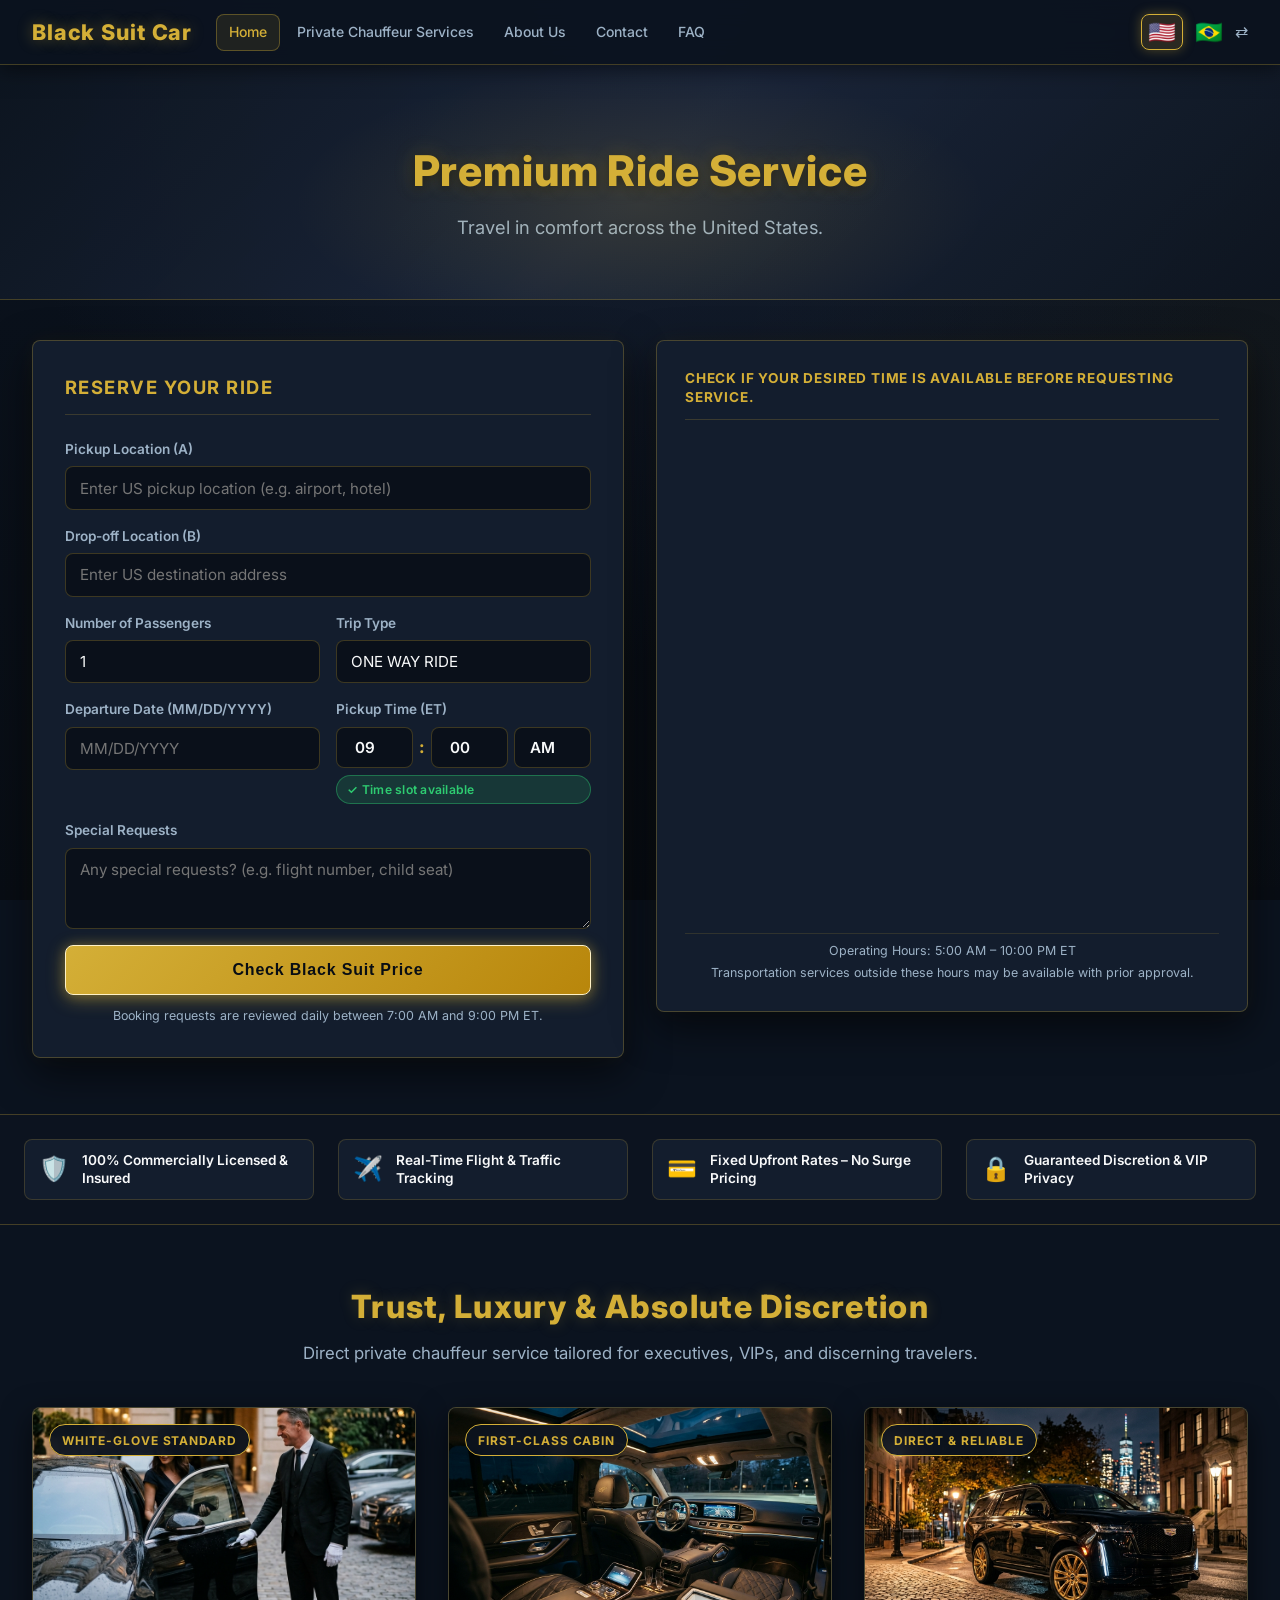
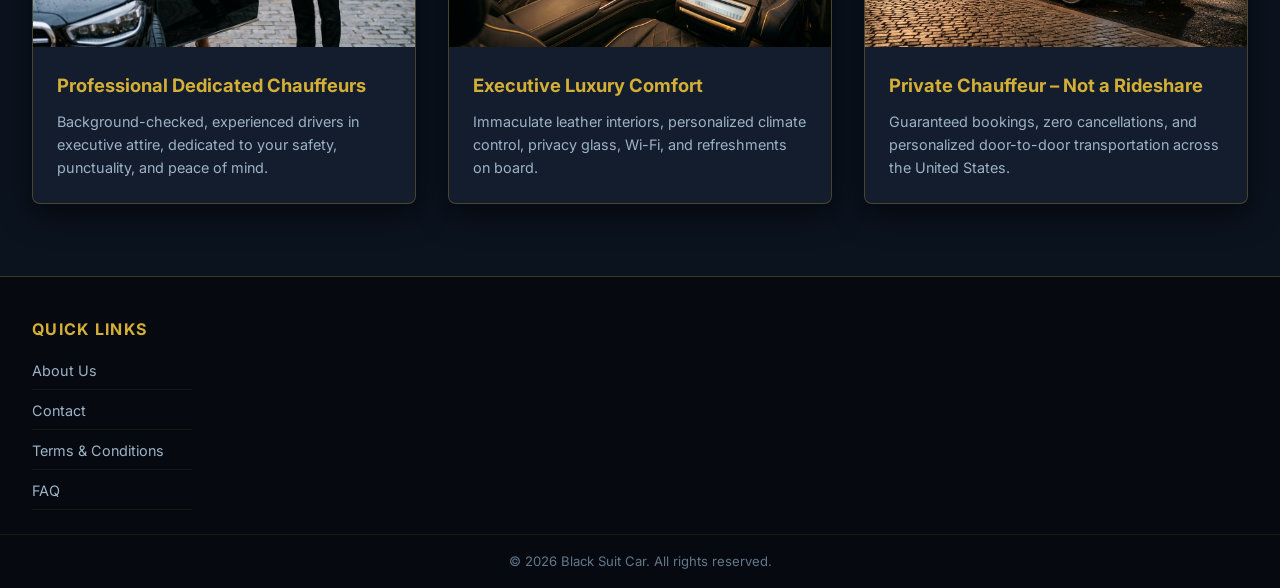
==== commit ad2a2499: "Create comprehensive bilingual Terms & Conditions page (terms.html) with luxury Gold & Navy styling " ====
--- a/index.html
+++ b/index.html
@@ -254,8 +254,7 @@
         <ul class="footer-links">
           <li><a href="about.html"       data-i18n="footerAbout">About Us</a></li>
           <li><a href="contact.html"     data-i18n="footerContact">Contact</a></li>
-          <li><a href="services.html"    data-i18n="footerServices">Private Chauffeur Services</a></li>
-          <li><a href="about.html#terms" data-i18n="footerTerms">Terms &amp; Conditions</a></li>
+          <li><a href="terms.html"       data-i18n="footerTerms">Terms &amp; Conditions</a></li>
           <li><a href="faq.html"         data-i18n="footerFaq">FAQ</a></li>
         </ul>
       </div>
--- a/style.css
+++ b/style.css
@@ -1098,6 +1098,67 @@
 }
 
 /* =====================================================
+   LEGAL PAGES – Terms & Conditions, Privacy Policy
+   ===================================================== */
+.legal-container {
+  max-width: 900px;
+  margin: 0 auto 4rem;
+  background: var(--color-navy-card);
+  border: 1px solid var(--border-gold);
+  border-radius: var(--radius);
+  padding: 3rem 2.5rem;
+  box-shadow: 0 15px 40px rgba(0, 0, 0, 0.6);
+}
+
+.legal-meta {
+  margin-bottom: 2rem;
+  padding-bottom: 1.25rem;
+  border-bottom: 1px solid rgba(212, 175, 55, 0.2);
+}
+
+.legal-badge {
+  display: inline-block;
+  padding: 0.35rem 0.85rem;
+  background: rgba(212, 175, 55, 0.12);
+  border: 1px solid var(--border-gold);
+  border-radius: 2rem;
+  color: var(--color-gold);
+  font-size: 0.82rem;
+  font-weight: 600;
+  letter-spacing: 0.04em;
+}
+
+.legal-section {
+  margin-bottom: 2.25rem;
+}
+
+.legal-section:last-of-type {
+  margin-bottom: 1.5rem;
+}
+
+.legal-section h2 {
+  font-size: 1.25rem;
+  color: var(--color-gold);
+  margin-bottom: 0.75rem;
+  font-weight: 700;
+  letter-spacing: 0.02em;
+}
+
+.legal-section p {
+  color: var(--color-muted);
+  line-height: 1.8;
+  font-size: 0.95rem;
+  margin: 0;
+}
+
+.legal-cta {
+  margin-top: 3rem;
+  padding-top: 2rem;
+  border-top: 1px solid rgba(212, 175, 55, 0.2);
+  text-align: center;
+}
+
+/* =====================================================
    FOOTER
    ===================================================== */
 .site-footer {
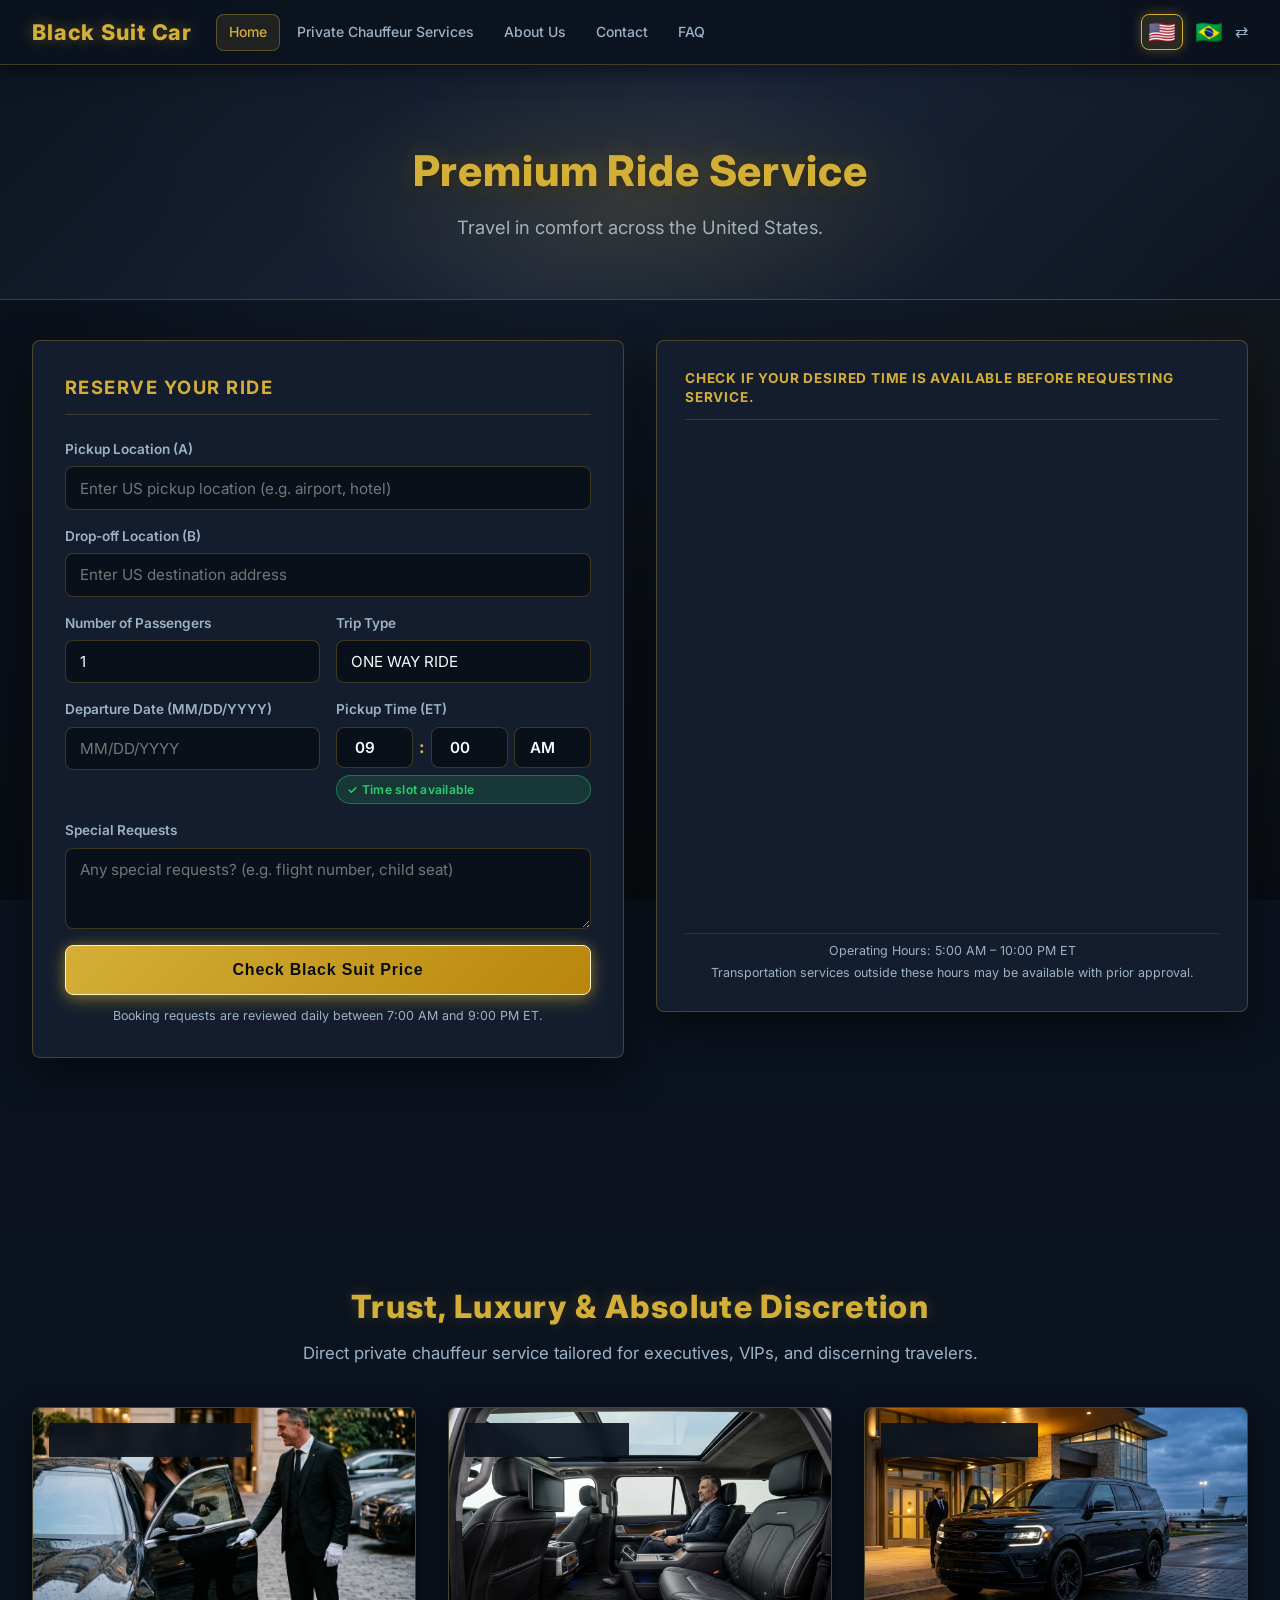
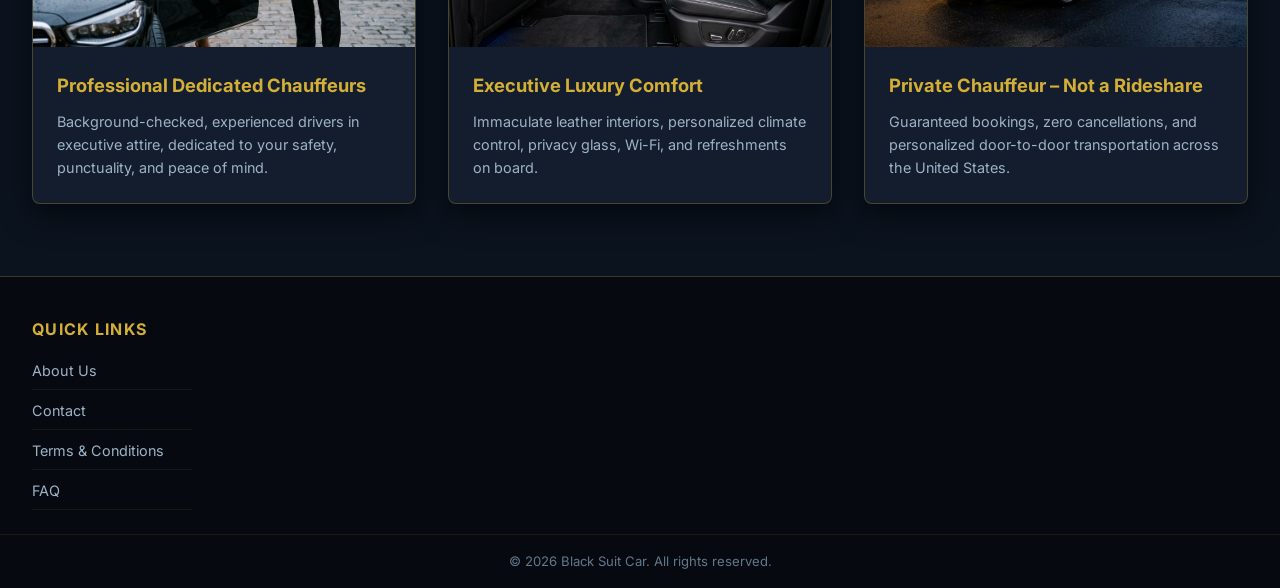
==== commit 4f62210c: "Update fleet vehicle to luxury Black Ford Expedition Max with new executive exterior and interior ph" ====
--- a/index.html
+++ b/index.html
@@ -222,7 +222,7 @@
 
         <article class="trust-card">
           <div class="trust-card-media">
-            <img src="img-interior.jpg" alt="Luxury SUV First Class Interior" loading="lazy" width="600" height="450" />
+            <img src="img-interior.jpg" alt="Luxury Ford Expedition Max First Class Interior" loading="lazy" width="600" height="450" />
             <span class="trust-card-tag" data-i18n="trustCard2Badge">First-Class Cabin</span>
           </div>
           <div class="trust-card-body">
@@ -233,7 +233,7 @@
 
         <article class="trust-card">
           <div class="trust-card-media">
-            <img src="img-hero.jpg" alt="Black Luxury SUV Fleet at Night" loading="lazy" width="600" height="450" />
+            <img src="img-hero.jpg" alt="Black Luxury Ford Expedition Max Chauffeur Vehicle" loading="lazy" width="600" height="450" />
             <span class="trust-card-tag" data-i18n="trustCard3Badge">Direct &amp; Reliable</span>
           </div>
           <div class="trust-card-body">
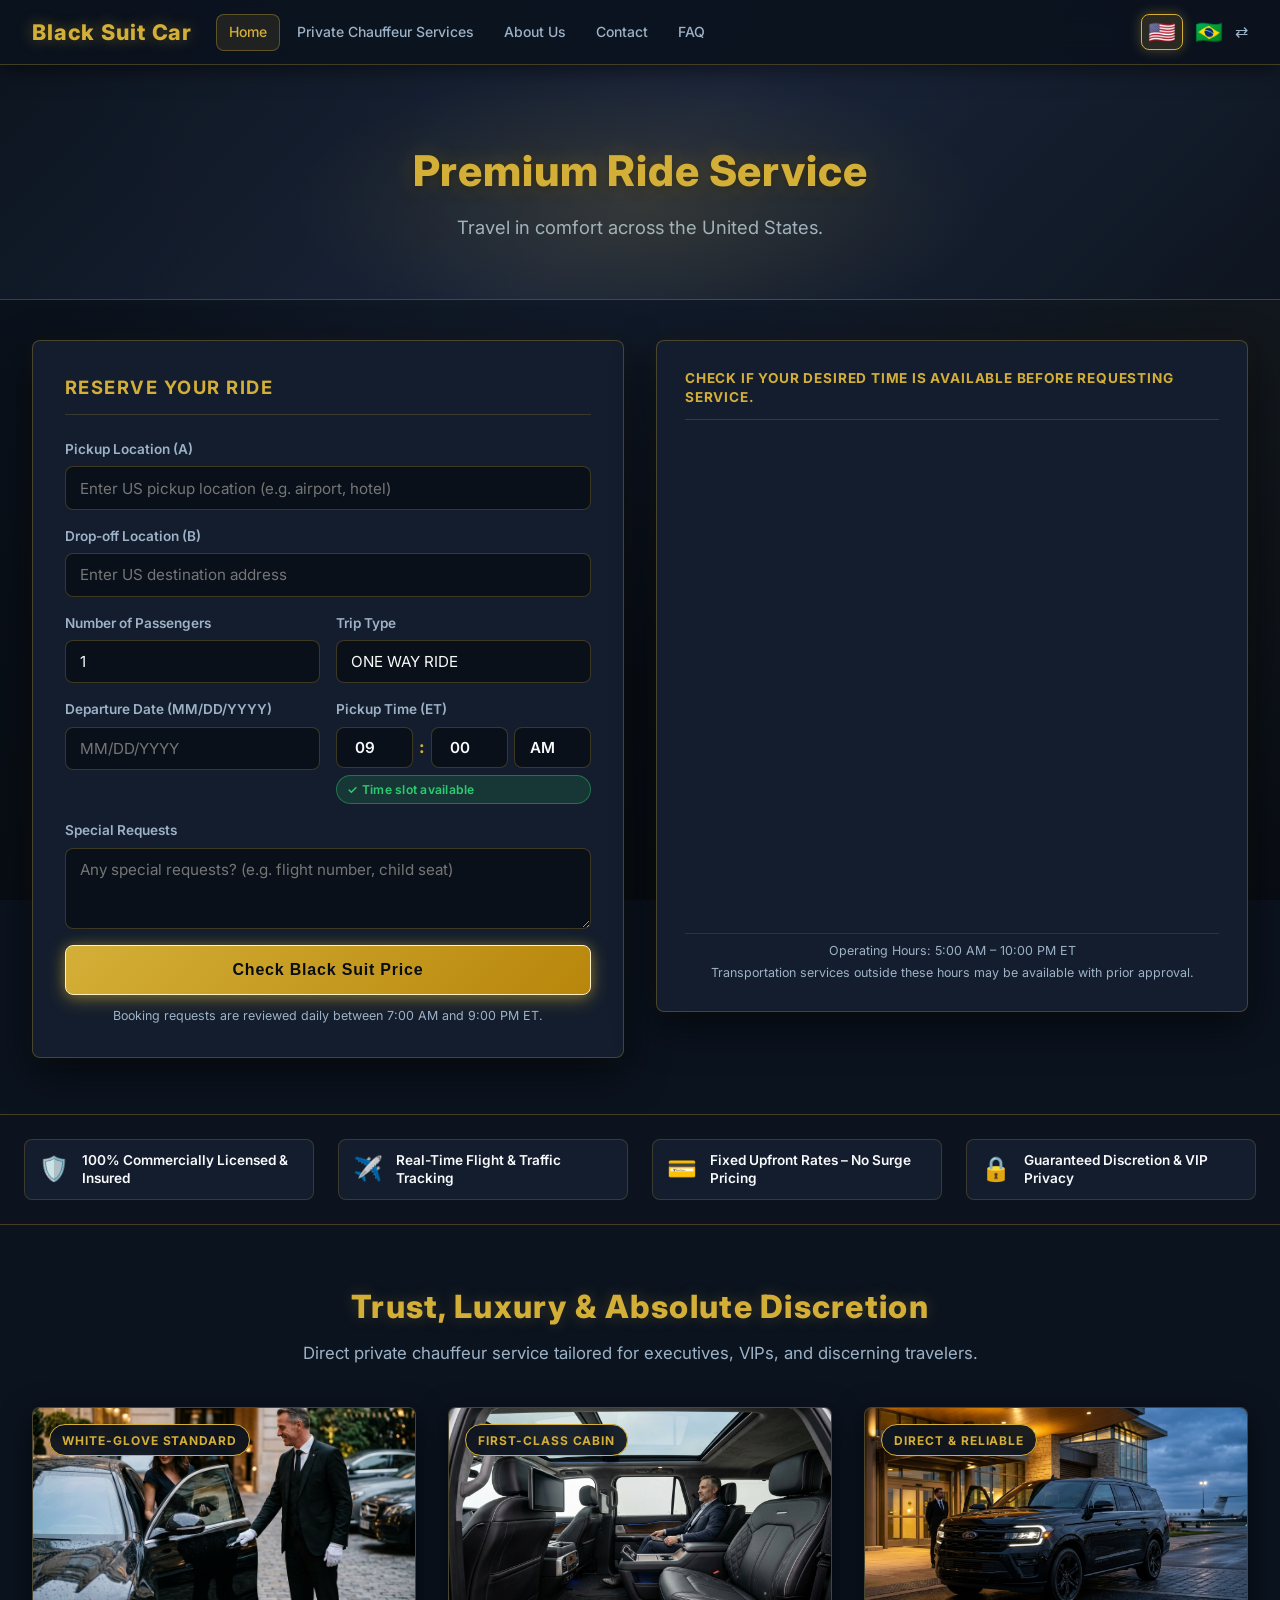
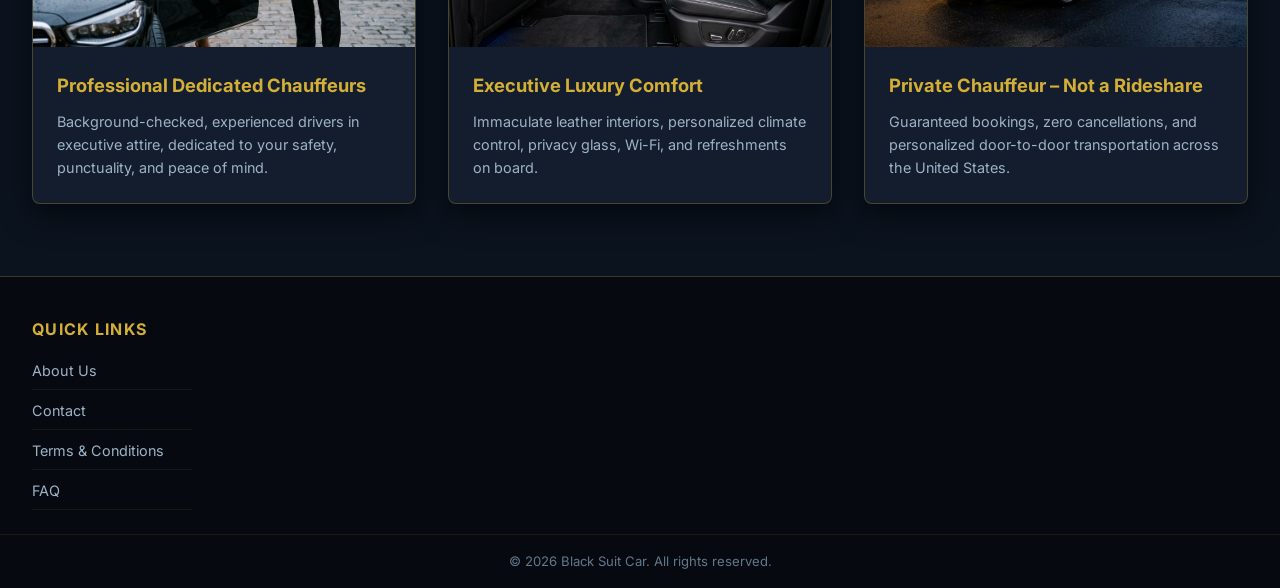
==== commit ab127626: "Create dedicated Request a Service page (request-service.html) for long-distance trips exceeding 110" ====
--- a/index.html
+++ b/index.html
@@ -102,6 +102,7 @@
                 <option value="ONE_WAY_TRIP" data-i18n="tripOptionOneWayTrip">ONE WAY TRIP</option>
                 <option value="ROUND_TRIP_WITH_WAIT" data-i18n="tripOptionRoundTripWait">ROUND TRIP WITH DESTINATION WAIT</option>
                 <option value="SCHEDULED_RETURN_TRIP" data-i18n="tripOptionScheduledReturn">SCHEDULED RETURN TRIP</option>
+                <option value="LONG_DISTANCE_TRIP" data-i18n="tripOptionLongDistance">LONG-DISTANCE PRIVATE TRIP (110+ MILES)</option>
               </select>
             </div>
           </div>
@@ -278,7 +279,21 @@
     </div>
   </div>
 
-  <!-- Custom JS for i18n, date mask, and Google Maps Autocomplete -->
+  <!-- Long-Distance Private Trip Modal (110+ Miles) -->
+  <div class="modal-overlay" id="longDistanceModal" role="dialog" aria-modal="true" aria-hidden="true">
+    <div class="modal-card long-distance-modal-card">
+      <h2 class="long-distance-modal-title" data-i18n="longDistanceTitle">Long-Distance Private Trip</h2>
+      <p class="long-distance-lead" data-i18n="longDistanceLead">This trip exceeds our 110-mile automatic pricing limit.</p>
+      <p class="long-distance-body" data-i18n="longDistanceBody">Long-distance private transportation is still available, but requires a customized quote based on destination, duration, scheduling, and operational requirements.</p>
+      <p class="long-distance-explore" data-i18n="longDistanceExplore">Explore our Long-Distance Private Trip services below.</p>
+      <div class="modal-actions-stacked">
+        <a href="request-service.html" class="modal-btn-gold" data-i18n="longDistanceBtnExplore">Explore Services</a>
+        <button type="button" class="modal-btn-outline" id="longDistanceEditBtn" data-i18n="longDistanceBtnEdit">Edit Request</button>
+      </div>
+    </div>
+  </div>
+
+  <!-- Custom JS for i18n, date mask, and form handling -->
   <script src="script.js" defer></script>
 </body>
 </html>
--- a/style.css
+++ b/style.css
@@ -610,6 +610,105 @@
   font-size: 0.95rem;
 }
 
+/* =====================================================
+   LONG-DISTANCE PRIVATE TRIP MODAL (Matches Reference)
+   ===================================================== */
+.long-distance-modal-card {
+  max-width: 480px;
+  text-align: left;
+  padding: 2.25rem 2rem;
+  background: #111B29;
+  border: 1px solid rgba(212, 175, 55, 0.45);
+  box-shadow: 0 25px 65px rgba(0, 0, 0, 0.95), 0 0 30px rgba(212, 175, 55, 0.18);
+  border-radius: 0.75rem;
+}
+
+.long-distance-modal-title {
+  font-size: 1.85rem;
+  line-height: 1.2;
+  color: #D4AF37;
+  font-weight: 800;
+  margin-bottom: 1.25rem;
+  letter-spacing: -0.01em;
+  text-shadow: 0 0 15px rgba(212, 175, 55, 0.25);
+}
+
+.long-distance-lead {
+  font-size: 1.05rem;
+  color: #F8F9FA;
+  margin-bottom: 1.25rem;
+  line-height: 1.5;
+  font-weight: 600;
+}
+
+.long-distance-body {
+  font-size: 0.95rem;
+  color: #D3DDE8;
+  margin-bottom: 1.25rem;
+  line-height: 1.6;
+}
+
+.long-distance-explore {
+  font-size: 0.98rem;
+  color: #F8F9FA;
+  margin-bottom: 1.75rem;
+  font-weight: 600;
+}
+
+.modal-actions-stacked {
+  display: flex;
+  flex-direction: column;
+  gap: 0.75rem;
+  width: 100%;
+}
+
+.modal-btn-gold {
+  display: block;
+  width: 100%;
+  padding: 0.95rem 1.5rem;
+  background: #D4AF37;
+  color: #0B131F;
+  border: 1px solid #FFF1C5;
+  border-radius: var(--radius);
+  font-size: 1.05rem;
+  font-weight: 700;
+  text-align: center;
+  text-decoration: none;
+  cursor: pointer;
+  transition: all var(--transition);
+  margin-top: 0;
+  box-shadow: 0 4px 15px rgba(212, 175, 55, 0.35);
+}
+
+.modal-btn-gold:hover {
+  background: #E5C158;
+  transform: translateY(-2px);
+  box-shadow: 0 6px 22px rgba(212, 175, 55, 0.55);
+}
+
+.modal-btn-outline {
+  display: block;
+  width: 100%;
+  padding: 0.95rem 1.5rem;
+  background: #0B131F;
+  color: #D4AF37;
+  border: 1px solid rgba(212, 175, 55, 0.45);
+  border-radius: var(--radius);
+  font-size: 1.05rem;
+  font-weight: 700;
+  font-family: var(--font-family);
+  text-align: center;
+  cursor: pointer;
+  transition: all var(--transition);
+}
+
+.modal-btn-outline:hover {
+  background: #152236;
+  border-color: #D4AF37;
+  color: #FFF1C5;
+  transform: translateY(-2px);
+}
+
 /* Calendar panel */
 .calendar-section {
   display: flex;
@@ -1156,6 +1255,160 @@
   padding-top: 2rem;
   border-top: 1px solid rgba(212, 175, 55, 0.2);
   text-align: center;
+}
+
+/* =====================================================
+   REQUEST A SERVICE FORM (Long Distance 110+ Miles)
+   ===================================================== */
+.service-request-container {
+  max-width: 780px;
+  margin: 2.5rem auto 5rem;
+  padding: 0 1.5rem;
+}
+
+.service-request-main-title {
+  font-size: 2.75rem;
+  font-weight: 800;
+  color: #D4AF37;
+  letter-spacing: -0.02em;
+  margin-bottom: 2.5rem;
+  text-shadow: 0 0 20px rgba(212, 175, 55, 0.25);
+}
+
+.service-request-form {
+  display: flex;
+  flex-direction: column;
+  gap: 1.5rem;
+}
+
+.service-fieldset {
+  border: none;
+  padding: 0;
+  margin: 0 0 1.5rem 0;
+}
+
+.service-section-heading {
+  font-size: 1.15rem;
+  font-weight: 700;
+  color: #F8F9FA;
+  text-transform: uppercase;
+  letter-spacing: 0.06em;
+  padding-bottom: 0.75rem;
+  border-bottom: 1px solid rgba(212, 175, 55, 0.4);
+  width: 100%;
+  margin-bottom: 1.5rem;
+  display: block;
+}
+
+.required-badge {
+  color: #8A9BA8;
+  font-size: 0.85rem;
+  font-weight: 400;
+  margin-left: 0.25rem;
+}
+
+.service-field-note {
+  font-size: 0.82rem;
+  color: #8A9BA8;
+  margin: 0.15rem 0 0.5rem;
+  line-height: 1.4;
+}
+
+.phone-row {
+  display: grid;
+  grid-template-columns: 1fr 1fr;
+  gap: 1rem;
+  margin-top: 0.25rem;
+}
+
+.phone-row .sub-label {
+  font-size: 0.8rem;
+  color: #8A9BA8;
+  margin-bottom: 0.25rem;
+  display: block;
+}
+
+.sub-label-note {
+  font-size: 0.8rem;
+  color: #8A9BA8;
+  margin-top: 0.35rem;
+  display: block;
+}
+
+.service-notice-banner {
+  font-size: 0.88rem;
+  color: #D3DDE8;
+  background: rgba(212, 175, 55, 0.08);
+  border-left: 3px solid #D4AF37;
+  padding: 0.9rem 1.1rem;
+  border-radius: 0.35rem;
+  margin: 1.5rem 0 0.5rem;
+  line-height: 1.5;
+}
+
+.consent-group {
+  margin: 1.5rem 0 2rem;
+  padding-top: 1rem;
+}
+
+.consent-title {
+  font-size: 0.95rem;
+  color: #F8F9FA;
+  font-weight: 600;
+  margin-bottom: 0.75rem;
+  line-height: 1.4;
+}
+
+.consent-label {
+  display: inline-flex;
+  align-items: center;
+  gap: 0.65rem;
+  cursor: pointer;
+  font-size: 1rem;
+  color: #F8F9FA;
+}
+
+.consent-label input[type="checkbox"] {
+  width: 1.2rem;
+  height: 1.2rem;
+  accent-color: #D4AF37;
+  cursor: pointer;
+}
+
+.submit-action-area {
+  margin-top: 0.5rem;
+}
+
+.submit-request-btn {
+  background: #FFC107 !important;
+  color: #080D14 !important;
+  font-weight: 800 !important;
+  padding: 1.1rem 2rem !important;
+  border-radius: 0.45rem !important;
+  font-size: 1.05rem !important;
+  text-transform: uppercase !important;
+  letter-spacing: 0.08em !important;
+  box-shadow: 0 4px 20px rgba(255, 193, 7, 0.35) !important;
+  width: auto;
+  min-width: 220px;
+  border: none;
+  cursor: pointer;
+  transition: all var(--transition);
+}
+
+.submit-request-btn:hover {
+  background: #FFD54F !important;
+  transform: translateY(-2px);
+  box-shadow: 0 6px 25px rgba(255, 193, 7, 0.55) !important;
+}
+
+@media (max-width: 768px) {
+  .phone-row {
+    grid-template-columns: 1fr;
+  }
+  .service-request-main-title {
+    font-size: 2.2rem;
+  }
 }
 
 /* =====================================================
